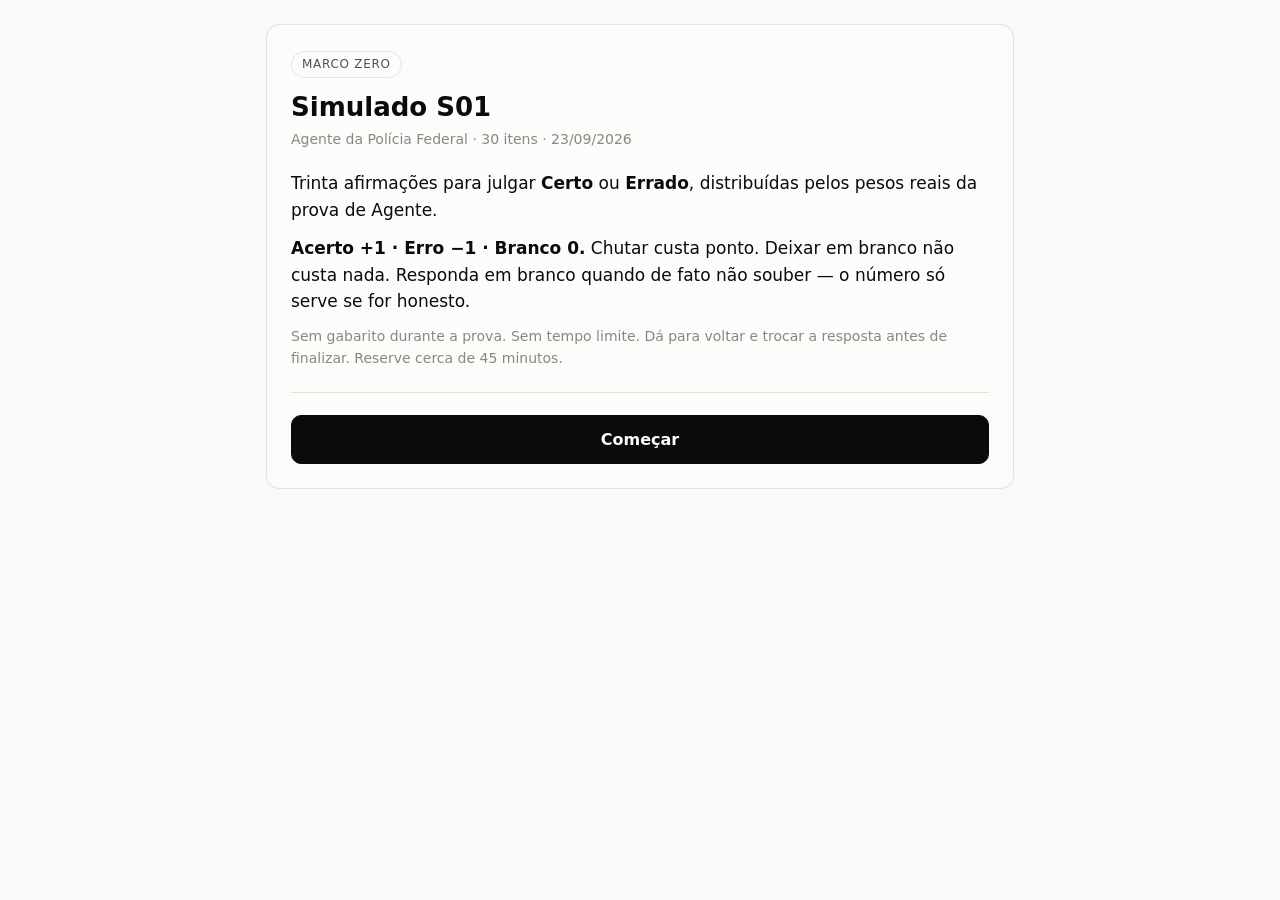
==== simulados/S01-2026-09-23.html @ 0397fc0e "Monta a plataforma de estudo PF Agente e gera o simulado marco zero Estrutura completa do projeto: -" ====
<!DOCTYPE html>
<html lang="pt-BR">
<head>
<meta charset="utf-8">
<meta name="viewport" content="width=device-width, initial-scale=1">
<title>Simulado S01 — Agente PF</title>
<style>
:root{
  color-scheme: dark;
  --surface-1:#1a1a19; --plane:#0d0d0d;
  --ink:#ffffff; --ink-2:#c3c2b7; --muted:#898781;
  --grid:#2c2c2a; --axis:#383835; --ring:rgba(255,255,255,.10);
  --pos:#3987e5; --neg:#e66767; --mid:#383835;
  --good:#0ca30c; --crit:#d03b3b; --warn:#fab219;
  --sans: system-ui,-apple-system,"Segoe UI",sans-serif;
}
:root[data-theme="light"]{
  color-scheme: light;
  --surface-1:#fcfcfb; --plane:#f9f9f7;
  --ink:#0b0b0b; --ink-2:#52514e; --muted:#898781;
  --grid:#e1e0d9; --axis:#c3c2b7; --ring:rgba(11,11,11,.10);
  --pos:#2a78d6; --neg:#e34948; --mid:#f0efec;
}
@media (prefers-color-scheme: light){
  :root:not([data-theme="dark"]){
    color-scheme: light;
    --surface-1:#fcfcfb; --plane:#f9f9f7;
    --ink:#0b0b0b; --ink-2:#52514e; --muted:#898781;
    --grid:#e1e0d9; --axis:#c3c2b7; --ring:rgba(11,11,11,.10);
    --pos:#2a78d6; --neg:#e34948; --mid:#f0efec;
  }
}
*{box-sizing:border-box}
html,body{margin:0;padding:0}
body{background:var(--plane);color:var(--ink);font-family:var(--sans);
  font-size:17px;line-height:1.55;-webkit-text-size-adjust:100%}
.wrap{max-width:780px;margin:0 auto;padding:24px 16px 72px}
.card{background:var(--surface-1);border:1px solid var(--ring);border-radius:14px;padding:24px}
h1{font-size:26px;line-height:1.2;margin:0 0 6px}
h2{font-size:19px;margin:28px 0 10px}
h3{font-size:15px;margin:22px 0 8px;color:var(--ink-2);text-transform:uppercase;letter-spacing:.06em}
p{margin:0 0 12px}
.sub{color:var(--muted);font-size:14px;margin:0 0 20px}
.rule{border:0;border-top:1px solid var(--grid);margin:22px 0}
.pill{display:inline-block;font-size:12px;letter-spacing:.06em;text-transform:uppercase;
  color:var(--ink-2);border:1px solid var(--ring);border-radius:999px;padding:3px 10px}
.topbar{display:flex;justify-content:space-between;align-items:center;gap:12px;
  font-size:13px;color:var(--muted);font-variant-numeric:tabular-nums;margin-bottom:14px}
.prog{height:3px;background:var(--grid);border-radius:2px;overflow:hidden;margin-bottom:22px}
.prog i{display:block;height:100%;background:var(--ink-2);border-radius:2px;transition:width .2s}
.enun{font-size:19px;line-height:1.6;margin:14px 0 26px}
.btns{display:flex;flex-direction:column;gap:10px}
button{font-family:inherit;font-size:16px;cursor:pointer;border-radius:10px;
  border:1px solid var(--ring);background:var(--surface-1);color:var(--ink);
  padding:14px 18px;transition:background .12s,border-color .12s}
button:hover{background:var(--grid)}
button.primary{background:var(--ink);color:var(--surface-1);border-color:var(--ink);font-weight:600}
button.primary:hover{opacity:.88;background:var(--ink)}
button.ghost{border-color:transparent;color:var(--muted);font-size:14px;padding:8px 0;text-align:left}
button.ghost:hover{background:transparent;color:var(--ink)}
button:disabled{opacity:.35;cursor:not-allowed}
.hero{font-size:64px;line-height:1;font-weight:700;letter-spacing:-.02em;margin:4px 0 2px}
.hero.pos{color:var(--pos)} .hero.neg{color:var(--neg)}
.stats{display:flex;gap:28px;flex-wrap:wrap;margin:18px 0 4px}
.stat .k{font-size:12px;text-transform:uppercase;letter-spacing:.06em;color:var(--muted)}
.stat .v{font-size:24px;font-weight:600;font-variant-numeric:tabular-nums}
.row{display:grid;grid-template-columns:132px 1fr 62px;gap:12px;align-items:center;
  padding:7px 6px;border-radius:8px}
.row:hover{background:var(--grid)}
.row .lbl{font-size:14px;color:var(--ink-2);text-align:right}
.row .val{font-size:14px;font-variant-numeric:tabular-nums;font-weight:600}
.track{position:relative;height:22px;background:var(--mid);border-radius:4px}
.track .zero{position:absolute;left:50%;top:-3px;bottom:-3px;width:1px;background:var(--axis)}
.track .fill{position:absolute;top:0;bottom:0;background:var(--pos);border-radius:0 4px 4px 0}
.track .fill.neg{background:var(--neg);border-radius:4px 0 0 4px}
.scale{display:grid;grid-template-columns:132px 1fr 62px;gap:12px;margin-top:6px}
.scale .ax{display:flex;justify-content:space-between;font-size:11px;color:var(--muted);
  font-variant-numeric:tabular-nums}
table{width:100%;border-collapse:collapse;font-size:14px;font-variant-numeric:tabular-nums}
th,td{text-align:right;padding:7px 8px;border-bottom:1px solid var(--grid)}
th:first-child,td:first-child{text-align:left}
th{color:var(--muted);font-weight:500;font-size:12px;text-transform:uppercase;letter-spacing:.05em}
.item{border-top:1px solid var(--grid);padding:18px 0}
.item .head{display:flex;gap:10px;align-items:baseline;flex-wrap:wrap;margin-bottom:8px}
.item .num{font-weight:700;font-variant-numeric:tabular-nums}
.item .meta{font-size:12px;color:var(--muted)}
.tag{font-size:12px;font-weight:700;padding:2px 8px;border-radius:999px;letter-spacing:.04em}
.tag.ok{background:rgba(12,163,12,.16);color:var(--good)}
.tag.no{background:rgba(208,59,59,.16);color:var(--crit)}
.tag.br{background:var(--grid);color:var(--muted)}
.item .q{margin:0 0 12px}
.lab{font-size:12px;text-transform:uppercase;letter-spacing:.06em;color:var(--muted);
  display:block;margin-bottom:2px}
.exp{margin:0 0 12px;color:var(--ink-2);font-size:15px}
.cil{margin:0;font-size:15px;border-left:2px solid var(--warn);padding-left:12px;color:var(--ink-2)}
.flag{font-size:13px;color:var(--warn);margin:10px 0 0}
pre{background:var(--plane);border:1px solid var(--ring);border-radius:10px;padding:16px;
  overflow-x:auto;font-size:12.5px;line-height:1.5;
  font-family:ui-monospace,SFMono-Regular,Menlo,Consolas,monospace;white-space:pre}
.note{font-size:14px;color:var(--muted)}
.hide{display:none}
</style>
</head>
<body>
<div class="wrap">

<section id="intro" class="card">
  <span class="pill">Marco zero</span>
  <h1 style="margin-top:14px">Simulado S01</h1>
  <p class="sub">Agente da Polícia Federal · 30 itens · 23/09/2026</p>
  <p>Trinta afirmações para julgar <strong>Certo</strong> ou <strong>Errado</strong>,
     distribuídas pelos pesos reais da prova de Agente.</p>
  <p><strong>Acerto +1 · Erro −1 · Branco 0.</strong> Chutar custa ponto. Deixar em
     branco não custa nada. Responda em branco quando de fato não souber — o
     número só serve se for honesto.</p>
  <p class="note">Sem gabarito durante a prova. Sem tempo limite. Dá para voltar e
     trocar a resposta antes de finalizar. Reserve cerca de 45 minutos.</p>
  <hr class="rule">
  <button class="primary" id="go" style="width:100%">Começar</button>
</section>

<section id="prova" class="card hide">
  <div class="topbar">
    <span id="pos">1 / 30</span>
    <span id="mat"></span>
    <span id="clock">00:00</span>
  </div>
  <div class="prog"><i id="bar" style="width:0%"></i></div>
  <p class="enun" id="enun"></p>
  <div class="btns">
    <button data-r="C">Certo</button>
    <button data-r="E">Errado</button>
    <button data-r="B">Deixar em branco</button>
  </div>
  <button class="ghost" id="prev" style="margin-top:16px">← questão anterior</button>
</section>

<section id="confirmar" class="card hide">
  <h1>Fim dos 30 itens</h1>
  <p id="confTxt" class="sub"></p>
  <div class="btns">
    <button class="primary" id="fin">Finalizar e ver o resultado</button>
    <button id="volta">Voltar e revisar as respostas</button>
  </div>
</section>

<section id="resultado" class="card hide">
  <span class="pill">Resultado · S01 · marco zero</span>
  <h3 style="margin-top:20px">Índice líquido</h3>
  <div class="hero" id="heroIdx">0,00</div>
  <p class="note" id="heroTxt"></p>
  <div class="stats">
    <div class="stat"><div class="k">Saldo líquido</div><div class="v" id="sSaldo">0</div></div>
    <div class="stat"><div class="k">Certas</div><div class="v" id="sC">0</div></div>
    <div class="stat"><div class="k">Erradas</div><div class="v" id="sE">0</div></div>
    <div class="stat"><div class="k">Brancos</div><div class="v" id="sB">0</div></div>
    <div class="stat"><div class="k">Tempo</div><div class="v" id="sT">00:00</div></div>
  </div>

  <h2>Rendimento por matéria</h2>
  <p class="note" style="margin-bottom:14px">Índice líquido de cada matéria, de −1 a +1.
     A linha central é o zero: à esquerda dela a matéria <em>subtrai</em> ponto na prova.</p>
  <div id="bars"></div>
  <div class="scale"><div></div><div class="ax"><span>−1</span><span>0</span><span>+1</span></div><div></div></div>

  <h3>Os mesmos números em tabela</h3>
  <table><thead><tr><th>Matéria</th><th>Itens</th><th>C</th><th>E</th><th>B</th><th>Índice</th></tr></thead>
  <tbody id="tab"></tbody></table>

  <h2>Comparação com o simulado anterior</h2>
  <div id="comp"></div>

  <h2>Revisão item a item</h2>
  <p class="note">Agora o gabarito está liberado.</p>
  <div id="rev"></div>

  <h2>Bloco para o <code>/registrar</code></h2>
  <p class="note">Copie o bloco inteiro e cole no Claude Code depois de rodar
     <code>/registrar</code>.</p>
  <button class="primary" id="cp" style="width:100%;margin-bottom:12px">Copiar bloco</button>
  <pre id="blk"></pre>
</section>

</div>
<script>
var SIM = {id:"S01", data:"2026-09-23", anterior:null};

var DISP = {Informatica:"Informática", Portugues:"Português", Contabilidade:"Contabilidade",
            RLM:"RLM", Estatistica:"Estatística", Direito:"Direito"};
var ORDEM = ["Informatica","Portugues","Contabilidade","RLM","Estatistica","Direito"];

var Q = [
{n:1,m:"Informatica",a:"Modelo OSI: as sete camadas e suas funções",mec:"troca de rotulos",g:"E",
 t:"No modelo OSI, a camada de transporte é responsável pelo endereçamento lógico e pela determinação da rota dos pacotes entre redes distintas, ao passo que a camada de rede assegura a entrega ordenada e o controle de fluxo fim a fim.",
 e:"As funções estão invertidas. Endereçamento lógico e roteamento são da camada de rede (camada 3). Entrega ordenada, controle de fluxo e confiabilidade fim a fim são da camada de transporte (camada 4).",
 c:"As duas definições estão tecnicamente corretas — só foram trocadas de dono. Você lê, reconhece cada descrição como verdadeira, sente que 'está certo' e marca Certo sem conferir a qual camada cada uma pertence. É o item mais barato da Cebraspe e o que mais derruba quem sabe a matéria na prática."},

{n:2,m:"Informatica",a:"Protocolos: IP, TCP, UDP, HTTP, HTTPS, DNS, DHCP, FTP, SMTP, POP3, IMAP",mec:"literalidade limpa",g:"C",
 t:"O protocolo UDP não oferece garantia de entrega, controle de fluxo nem retransmissão de segmentos perdidos, o que o torna adequado a aplicações de transmissão contínua de áudio e vídeo.",
 e:"É a definição correta do UDP: protocolo de transporte não orientado a conexão, sem confirmação de recebimento, sem ordenação e sem retransmissão. A ausência desse overhead é justamente o que o torna adequado a streaming, onde latência baixa importa mais que perda eventual de pacote.",
 c:"Item certo, redação limpa, nenhuma pegadinha — e é por isso que ele pega. Você passa a prova inteira caçando armadilha, encontra um item sem defeito e começa a inventar um: 'será que streaming não usa TCP às vezes?'. A desconfiança treinada vira o próprio erro."},

{n:3,m:"Informatica",a:"Protocolos: IP, TCP, UDP, HTTP, HTTPS, DNS, DHCP, FTP, SMTP, POP3, IMAP",mec:"palavra absoluta",g:"E",
 t:"Em uma rede que utiliza o protocolo DHCP, o endereço IP atribuído automaticamente a uma estação é necessariamente permanente, somente podendo ser alterado mediante reconfiguração manual do administrador.",
 e:"O DHCP atribui endereços por concessão temporária, com prazo de validade. Terminado o prazo, o endereço é renovado ou devolvido ao conjunto disponível — sem intervenção manual nenhuma.",
 c:"Duas palavras absolutas empilhadas: 'necessariamente' e 'somente'. Quem conhece DHCP de uso diário lembra que na prática o IP da máquina 'nunca muda' e valida o item pela experiência. A prática confirma o hábito da rede doméstica; a teoria descreve o mecanismo. A Cebraspe cobra o mecanismo."},

{n:4,m:"Informatica",a:"Protocolos: IP, TCP, UDP, HTTP, HTTPS, DNS, DHCP, FTP, SMTP, POP3, IMAP",mec:"premissa-conclusao",g:"E",
 t:"O protocolo HTTPS cifra os dados trocados entre o navegador e o servidor por meio de TLS, razão pela qual garante que o conteúdo publicado no sítio acessado seja autêntico e livre de código malicioso.",
 e:"A primeira parte é verdadeira: o HTTPS protege o tráfego em trânsito contra interceptação e adulteração. Mas ele não diz nada sobre o conteúdo do sítio. Uma página de phishing com certificado válido é servida por HTTPS exatamente como qualquer outra.",
 c:"A premissa verdadeira empurra a conclusão. O 'razão pela qual' é a dobradiça do item: ele transforma uma garantia de transporte numa garantia de conteúdo, e o cérebro aceita porque a primeira metade já foi validada. Toda vez que ler 'razão pela qual', separe as duas orações e julgue a segunda sozinha."},

{n:5,m:"Informatica",a:"Firewall, IDS/IPS, VPN, proxy",mec:"literalidade limpa",g:"C",
 t:"O firewall do tipo stateful mantém uma tabela de estados das conexões ativas, o que lhe permite decidir sobre um pacote considerando o contexto da sessão à qual ele pertence, e não apenas as informações isoladas de seu cabeçalho.",
 e:"É exatamente a diferença entre filtro de pacotes stateless e firewall stateful. O stateful guarda o estado de cada conexão e avalia se o pacote faz sentido dentro dela; o stateless julga cada pacote como se fosse o primeiro.",
 c:"Item correto e sem sobra. O risco aqui é o inverso do de sempre: como o enunciado é longo e técnico, você procura o defeito na segunda metade por hábito, não acha, e marca Errado por insegurança. Enunciado comprido não é sinônimo de enunciado torto."},

{n:6,m:"Informatica",a:"Segurança da informação: pilares (confidencialidade, integridade, disponibilidade, autenticidade, não repúdio)",mec:"troca de rotulos",g:"E",
 t:"Em segurança da informação, integridade é a garantia de que a informação esteja acessível aos usuários autorizados sempre que for necessária, ao passo que disponibilidade é a garantia de que a informação não sofreu alteração indevida.",
 e:"Trocados. Integridade é a garantia de que a informação não foi alterada de forma não autorizada. Disponibilidade é a garantia de acesso quando necessário.",
 c:"Mesma armadilha do item 1, em outra matéria — e é proposital. Os dois conceitos andam colados em qualquer material de estudo, as duas definições estão corretas, e o par 'certo/certo' desliga a conferência. Sempre que um item definir dois conceitos irmãos na mesma frase, leia de trás para frente: pegue a definição e pergunte de quem ela é."},

{n:7,m:"Informatica",a:"Assinatura digital, certificado digital, ICP-Brasil, funções de hash",mec:"literalidade limpa",g:"C",
 t:"Na criptografia assimétrica, a assinatura digital de um documento é gerada com a chave privada do signatário e pode ser verificada por qualquer interessado mediante o uso da chave pública correspondente.",
 e:"É o funcionamento padrão da assinatura digital: assina-se com a chave privada — que só o signatário possui, o que garante autenticidade e não repúdio — e verifica-se com a chave pública, que é distribuída livremente.",
 c:"A cilada é a simetria invertida da cifragem. Para cifrar uma mensagem para alguém, usa-se a chave pública do destinatário; para assinar, usa-se a própria chave privada. Os dois processos usam o mesmo par de chaves em ordens opostas, e quem decorou 'chave pública cifra' aplica a regra no caso errado e marca Errado."},

{n:8,m:"Informatica",a:"Endereçamento: IPv4, IPv6, máscara, sub-redes, NAT",mec:"numero deslocado",g:"E",
 t:"O endereço IPv4 é composto de 32 bits e o endereço IPv6, de 64 bits, ampliação que tornou possível superar o esgotamento do espaço de endereçamento da versão anterior.",
 e:"IPv4 tem 32 bits — essa parte está certa. IPv6 tem 128 bits, não 64.",
 c:"O número verdadeiro vem primeiro e serve de âncora. Você confere o 32, confirma, e o '64' entra de carona porque soa plausível: é o dobro, tem cara de evolução técnica, e 64 é um número que aparece em toda parte em informática. Número certo ao lado de número errado é a forma mais econômica de comprar a sua confiança."},

{n:9,m:"Informatica",a:"Planilhas eletrônicas (Excel e LibreOffice Calc): fórmulas, funções, referências",mec:"literalidade limpa",g:"C",
 t:"No Microsoft Excel em português, a fórmula =SOMA(A1:A3;B1) retorna a soma dos valores contidos nas células A1, A2, A3 e B1.",
 e:"Os dois pontos definem um intervalo contínuo (A1 até A3, ou seja, A1, A2 e A3). O ponto e vírgula separa argumentos independentes da função. A fórmula soma, portanto, quatro células.",
 c:"O item mistura os dois separadores na mesma fórmula justamente para embaralhar. Quem usa planilha todo dia lê rápido, vê 'A1:A3;B1' e traduz mentalmente para 'de A1 até B1', somando células que não estão ali. Familiaridade acelera a leitura — e acelerar a leitura é o que a Cebraspe cobra."},

{n:10,m:"Portugues",a:"Redação oficial: vocativos, endereçamento e fechos",mec:"troca de rotulos",g:"E",cf:1,
 t:"Conforme o Manual de Redação da Presidência da República, emprega-se o fecho 'Atenciosamente' nas comunicações dirigidas a autoridades de hierarquia superior e o fecho 'Respeitosamente' nas dirigidas a autoridades de mesma hierarquia ou de hierarquia inferior.",
 e:"Está invertido. 'Respeitosamente' é o fecho para autoridades de hierarquia superior. 'Atenciosamente' é para autoridades de mesma hierarquia ou de hierarquia inferior.",
 c:"Só existem dois fechos, e é exatamente por isso que o item funciona: você sabe que são esses dois, reconhece os dois no enunciado e a memória registra 'os termos certos estão aqui'. Reconhecer o vocabulário não é conferir a atribuição. Com pares fechados, a troca de rótulos tem 50% de chance de passar batida."},

{n:11,m:"Portugues",a:"Redação oficial: vocativos, endereçamento e fechos",mec:"literalidade limpa",g:"C",cf:1,
 t:"De acordo com o Manual de Redação da Presidência da República, o vocativo 'Excelentíssimo Senhor', seguido do cargo respectivo, é reservado ao Presidente da República, ao Presidente do Congresso Nacional e ao Presidente do Supremo Tribunal Federal; às demais autoridades emprega-se o vocativo 'Senhor', seguido do cargo.",
 e:"É a regra do Manual, sem alteração. 'Excelentíssimo Senhor' fica restrito aos três chefes de Poder. Para todas as outras autoridades, inclusive ministros e governadores, o vocativo é 'Senhor' seguido do cargo.",
 c:"É a literalidade limpa do bloco de Português, e ela pega pelo excesso de zelo. O item lista três cargos específicos e você começa a testar exceções: 'e o Vice-Presidente? e um ministro do STF?'. A regra é fechada e o item a transcreveu inteira. Quando um item cita a norma completa, procurar o que falta é procurar erro onde não há."},

{n:12,m:"Portugues",a:"Redação oficial: pronomes de tratamento e concordância",mec:"palavra absoluta",g:"E",cf:1,
 t:"Os pronomes de tratamento exigem sempre a concordância dos verbos e dos pronomes possessivos na segunda pessoa, ainda que se refiram à terceira pessoa do discurso.",
 e:"É o contrário: embora se dirijam à segunda pessoa (a quem se fala), os pronomes de tratamento levam verbos e possessivos para a terceira pessoa. Escreve-se 'Vossa Senhoria enviou seu parecer', nunca 'enviaste teu parecer'.",
 c:"O item embute a explicação correta na oração concessiva — 'ainda que se refiram à terceira pessoa' — e inverte só a regra principal. Ler a justificativa certa no fim da frase dá a sensação de que o conjunto fecha. Além disso, 'Vossa' soa a segunda pessoa, e a intuição empurra para lá. Aqui a intuição está errada por construção."},

{n:13,m:"Portugues",a:"Concordância nominal e verbal",mec:"premissa-conclusao",g:"E",
 t:"Na oração 'Fazem dez anos que o servidor ingressou na carreira policial', o verbo está corretamente flexionado no plural, pois concorda com o sujeito 'dez anos'.",
 e:"O verbo 'fazer' indicando tempo decorrido é impessoal: não tem sujeito e fica invariavelmente na terceira pessoa do singular. O correto é 'Faz dez anos'. 'Dez anos' é objeto direto, não sujeito.",
 c:"A cilada é a justificativa gramatical de aparência técnica. 'Concorda com o sujeito' é uma frase que soa a regra de concordância bem aplicada, e o item a oferece pronta para você validar. Além disso, 'Fazem dez anos' é o que praticamente todo mundo fala. O item apoia a forma errada em duas muletas: o uso corrente e um pseudoargumento formal."},

{n:14,m:"Portugues",a:"Concordância nominal e verbal",mec:"literalidade limpa",g:"C",
 t:"Na oração 'Precisa-se de auxiliares administrativos', o verbo permanece na terceira pessoa do singular porque a partícula 'se' funciona como índice de indeterminação do sujeito, e não como partícula apassivadora, dado que o verbo é transitivo indireto.",
 e:"Com verbo transitivo indireto, o 'se' é índice de indeterminação do sujeito e o verbo fica obrigatoriamente no singular. A partícula apassivadora só ocorre com verbo transitivo direto, caso em que haveria sujeito paciente e concordância ('Vendem-se casas').",
 c:"Item certo com raciocínio completo à mostra — e o paralelo com 'Vendem-se casas' é o que desestabiliza. As duas construções parecem gêmeas, mas a regência muda tudo: 'precisar de' é indireto, 'vender' é direto. Quem decorou o exemplo sem decorar o critério aplica o plural por analogia e marca Errado."},

{n:15,m:"Portugues",a:"Redação oficial: o padrão ofício — estrutura e partes",mec:"premissa-conclusao",g:"E",cf:1,
 t:"O memorando é o expediente adequado à comunicação entre unidades administrativas de um mesmo órgão, razão pela qual sua estrutura própria foi mantida no Manual de Redação da Presidência da República, em paralelo ao padrão ofício.",
 e:"A edição vigente do Manual unificou aviso, ofício e memorando em um único expediente — o padrão ofício. O memorando deixou de existir como documento autônomo; a comunicação interna também se faz por ofício.",
 c:"A premissa descreve corretamente o que o memorando era, e a memória de quem já trabalhou em repartição confirma. O item então usa esse passado verdadeiro para afirmar um presente falso. Em redação oficial, a pergunta nunca é 'isso existe?', e sim 'isso continua no Manual depois da unificação?'."},

{n:16,m:"Contabilidade",a:"Método das partidas dobradas: débito, crédito e saldo",mec:"troca de rotulos",g:"E",
 t:"No método das partidas dobradas, o débito representa invariavelmente a redução de um ativo e o crédito, o seu aumento.",
 e:"Invertido. Nas contas do ativo, débito aumenta e crédito reduz. A lógica se inverte no passivo e no patrimônio líquido, onde crédito aumenta e débito reduz.",
 c:"O vocabulário do banco atrapalha de propósito. No extrato bancário, 'débito' é dinheiro saindo — e essa associação é diária, automática e mais forte que qualquer estudo recente. Só que o extrato é escrito do ponto de vista do banco, para quem você é passivo. Em contabilidade, débito não significa perda: significa lado esquerdo."},

{n:17,m:"Contabilidade",a:"Equação patrimonial e patrimônio líquido",mec:"literalidade limpa",g:"C",
 t:"O patrimônio líquido corresponde à diferença entre o ativo e o passivo exigível da entidade; caso o passivo exigível supere o ativo, verifica-se situação de passivo a descoberto.",
 e:"É a equação patrimonial: PL = Ativo − Passivo. Quando as obrigações superam os bens e direitos, o patrimônio líquido fica negativo — situação chamada de passivo a descoberto.",
 c:"É o item de literalidade limpa da Contabilidade e ele pega justamente por ser fácil. Você está do zero na matéria, reconhece a fórmula do primeiro capítulo, desconfia que 'não pode ser tão simples numa prova da PF' e marca Errado. A Cebraspe distribui itens elementares de propósito; quem chega à prova só esperando dificuldade perde ponto no que sabe."},

{n:18,m:"Contabilidade",a:"Ativo imobilizado: reconhecimento, depreciação, amortização, exaustão",mec:"duas metades",g:"E",
 t:"A depreciação é o reconhecimento sistemático da perda de capacidade de geração de benefícios econômicos de um bem do ativo imobilizado ao longo de sua vida útil; por essa razão, aplica-se igualmente aos terrenos, que também integram o ativo imobilizado.",
 e:"A primeira metade define depreciação corretamente. A segunda está errada: terrenos não se depreciam, porque têm vida útil indeterminada. Um prédio construído sobre o terreno deprecia; o terreno, não.",
 c:"Item de duas metades no formato clássico: a primeira oração é uma definição impecável e consome toda a sua atenção. Quando chega ao 'por essa razão', você já decidiu. A regra prática é mecânica: em item longo, o veredito está quase sempre depois do conectivo, não antes dele."},

{n:19,m:"Contabilidade",a:"Balanço Patrimonial: estrutura, ativo e passivo, critérios de classificação",mec:"premissa-conclusao",g:"E",
 t:"A conta Duplicatas a Receber representa direitos da entidade perante terceiros, razão pela qual seu saldo deve ser classificado no ativo não circulante, independentemente do prazo de realização.",
 e:"A natureza da conta define se é ativo; o prazo define em qual grupo ela entra. Duplicatas realizáveis em até doze meses, ou dentro do ciclo operacional, vão para o ativo circulante. Só o que ultrapassa esse horizonte vai para o não circulante.",
 c:"A premissa é verdadeira e irrelevante para a conclusão — esse é o truque. 'Representa direitos' é uma afirmação correta que não tem nenhuma relação com o critério de classificação, mas o 'razão pela qual' finge que tem. E o 'independentemente do prazo' está ali de graça: é exatamente o critério que o item nega, escancarado, e ainda assim passa despercebido."},

{n:20,m:"Contabilidade",a:"Regimes contábeis: caixa e competência",mec:"literalidade limpa",g:"C",
 t:"Pelo regime de competência, a receita deve ser reconhecida no período em que é auferida, ainda que o correspondente recebimento em dinheiro somente venha a ocorrer em exercício posterior.",
 e:"É a definição do regime de competência: receitas e despesas são reconhecidas no período do fato gerador, independentemente do movimento de caixa. O regime de caixa é o que amarra o reconhecimento ao recebimento ou pagamento efetivo.",
 c:"Item certo cuja armadilha é a concessiva 'ainda que'. Esse conectivo é o lugar favorito da banca para plantar erro, e você aprende a desconfiar dele. Aqui ele está usado corretamente — a concessão é exatamente o que define o regime de competência. Desconfiar do conectivo não substitui entender o conceito."},

{n:21,m:"RLM",a:"Negação de quantificadores (todo, algum, nenhum)",mec:"troca de rotulos",g:"E",
 t:"A negação da proposição 'Todos os agentes foram aprovados no teste físico' é 'Nenhum agente foi aprovado no teste físico'.",
 e:"A negação de 'todo A é B' é 'existe pelo menos um A que não é B' — ou seja, 'algum agente não foi aprovado'. 'Nenhum' é a contrária, não a contraditória: 'todos' e 'nenhum' podem ser ambas falsas ao mesmo tempo, o que já mostra que uma não nega a outra.",
 c:"Negar parece inverter, e 'nenhum' é o oposto visual de 'todos'. A cilada é confundir oposto com negação. O teste que resolve em dois segundos: se 'todos foram aprovados' é falso porque um único agente reprovou, 'nenhum foi aprovado' também é falso. Duas proposições falsas ao mesmo tempo não podem ser negação uma da outra."},

{n:22,m:"RLM",a:"Equivalências lógicas (condicional, contrapositiva, De Morgan)",mec:"literalidade limpa",g:"C",
 t:"A proposição 'Não é verdade que o servidor foi promovido e transferido' é logicamente equivalente a 'O servidor não foi promovido ou não foi transferido'.",
 e:"É a lei de De Morgan: a negação de uma conjunção equivale à disjunção das negações. Negar 'p e q' resulta em 'não p ou não q' — basta que uma das duas falhe para que a conjunção seja falsa.",
 c:"O incômodo aqui é o 'ou'. Negar uma frase com 'e' e receber uma frase com 'ou' parece que o enunciado trocou de assunto, e a intuição quer responder 'não foi promovido e não foi transferido'. Essa resposta intuitiva é a negação da disjunção, não da conjunção. É exatamente o ponto em que formalização fraca custa ponto."},

{n:23,m:"RLM",a:"Equivalências lógicas (condicional, contrapositiva, De Morgan)",mec:"troca de rotulos",g:"E",
 t:"A proposição 'Se o inquérito for instaurado, então o delegado será comunicado' é logicamente equivalente a 'Se o delegado for comunicado, então o inquérito foi instaurado'.",
 e:"A segunda é a recíproca, e recíproca não é equivalente. A equivalente de 'se p, então q' é a contrapositiva: 'se não q, então não p' — aqui, 'se o delegado não foi comunicado, então o inquérito não foi instaurado'.",
 c:"Inverter condicional é o erro mais natural do raciocínio humano — a cabeça trata 'se p então q' como se fosse 'p se e somente se q'. O item não precisa de nenhuma sofisticação: só troca a ordem e espera. Para não cair, teste com um caso absurdo: 'se chove, a rua molha' não autoriza concluir que a rua molhada implica chuva."},

{n:24,m:"RLM",a:"Equivalências lógicas (condicional, contrapositiva, De Morgan)",mec:"literalidade limpa",g:"C",
 t:"A proposição 'Se o servidor for exonerado, então perderá o cargo' é logicamente equivalente a 'O servidor não será exonerado ou perderá o cargo'.",
 e:"É a equivalência entre condicional e disjunção: 'se p, então q' equivale a 'não p ou q'. A condicional só é falsa quando p é verdadeira e q é falsa — que é exatamente o único caso em que 'não p ou q' também é falsa.",
 c:"A frase resultante soa estranha em português e a estranheza vira suspeita. Some-se a isso o fato de a formalização ser seca — não há conteúdo jurídico para ancorar a intuição, só estrutura. É o tipo de item em que 'parece esquisito' não é argumento: ou você monta a tabela-verdade, ou você chuta."},

{n:25,m:"Estatistica",a:"Medidas de posição: média, mediana, moda, quartis e percentis",mec:"troca de rotulos",g:"E",
 t:"A mediana é a medida de posição mais sensível à presença de valores extremos, razão pela qual a média aritmética é preferida na descrição de distribuições fortemente assimétricas.",
 e:"Invertido. A média é que é arrastada por valores extremos, porque incorpora o valor de cada observação. A mediana depende da posição, não da magnitude, e por isso é a medida preferida em distribuições assimétricas.",
 c:"Duas armadilhas empilhadas: a troca de rótulos entre média e mediana e um 'razão pela qual' que transforma a inversão em conclusão de aparência técnica. O item soa como parágrafo de livro. Pense num exemplo concreto — uma sala com dez salários de 3 mil e um de 5 milhões — e a inversão fica óbvia em um segundo."},

{n:26,m:"Estatistica",a:"Medidas de dispersão: amplitude, variância, desvio padrão, coeficiente de variação",mec:"literalidade limpa",g:"C",
 t:"O coeficiente de variação, obtido pela razão entre o desvio padrão e a média, é uma medida de dispersão relativa e permite comparar a variabilidade de conjuntos de dados expressos em unidades de medida distintas.",
 e:"É a definição correta. Por ser um quociente entre duas grandezas na mesma unidade, o coeficiente de variação é adimensional — e é justamente isso que permite comparar a dispersão de conjuntos medidos em unidades diferentes.",
 c:"A palavra 'permite comparar' soa forte demais para quem está começando, e a tentação é marcar Errado achando que existe alguma restrição escondida. Não existe: comparar variabilidade entre unidades distintas é a razão de ser do coeficiente. Aqui a insegurança na matéria, e não a armadilha, é o que derruba."},

{n:27,m:"Estatistica",a:"Medidas de posição: média, mediana, moda, quartis e percentis",mec:"palavra absoluta",g:"E",
 t:"Em qualquer distribuição de frequências, a moda é única e coincide necessariamente com a média e com a mediana.",
 e:"Um conjunto pode ser amodal, bimodal ou multimodal. E as três medidas só coincidem em distribuições simétricas e unimodais — numa distribuição assimétrica elas se separam, e essa separação é a própria medida da assimetria.",
 c:"'Qualquer' e 'necessariamente' na mesma frase deveriam disparar o alarme sozinhos. O que desarma o alarme é a lembrança da curva normal: o desenho simétrico com as três medidas no centro é a imagem que todo mundo tem na cabeça, e o item aposta que você vai generalizar o caso particular mais bonito para o universo inteiro."},

{n:28,m:"Direito",a:"Segurança pública (art. 144) e atribuições da Polícia Federal",mec:"literalidade limpa",g:"C",cf:1,
 t:"Nos termos da Constituição Federal, compete à Polícia Federal apurar infrações penais contra a ordem política e social ou em detrimento de bens, serviços e interesses da União ou de suas entidades autárquicas e empresas públicas, bem como outras infrações cuja prática tenha repercussão interestadual ou internacional e exija repressão uniforme, segundo se dispuser em lei.",
 e:"É a redação do art. 144, § 1º, inciso I, da Constituição Federal, sem alteração.",
 c:"É a literalidade limpa do bloco de Direito. Item longo, transcrito da norma, e nenhuma palavra fora do lugar — e é o comprimento que assusta. Quanto mais extenso o item, mais lugares você imagina que a banca poderia ter mexido, e maior a chance de marcar Errado por precaução. Em item longo, ou você localiza o defeito, ou não há defeito."},

{n:29,m:"Direito",a:"Segurança pública (art. 144) e atribuições da Polícia Federal",mec:"numero deslocado",g:"E",cf:1,
 t:"A Polícia Federal exerce, com exclusividade, as funções de polícia judiciária da União e das unidades federativas.",
 e:"A exclusividade da Polícia Federal alcança as funções de polícia judiciária da União. A polícia judiciária dos estados e do Distrito Federal cabe às polícias civis.",
 c:"O item pega a expressão exata da Constituição — 'exercer, com exclusividade, as funções de polícia judiciária da União' — e acrescenta três palavras no fim. Tudo que você reconhece está correto, e o reconhecimento encerra a leitura antes do acréscimo. É o mesmo mecanismo do IPv6: termo verdadeiro estendido a hipótese que ele não cobre."},

{n:30,m:"Direito",a:"Atos administrativos: conceito, requisitos, atributos, espécies, extinção",mec:"palavra absoluta",g:"E",cf:1,
 t:"Os atos administrativos gozam de presunção absoluta de legitimidade, razão pela qual não podem ser invalidados pela própria Administração sem prévia decisão judicial.",
 e:"A presunção de legitimidade é relativa: admite prova em contrário. E a Administração pode anular os próprios atos ilegais por iniciativa própria, em decorrência do poder de autotutela — não depende de decisão judicial para isso.",
 c:"Dois erros num item só, e o segundo se esconde atrás do primeiro. Você pode até notar que 'absoluta' está forte demais, mas o 'razão pela qual' já encadeou uma conclusão que soa garantista e cuidadosa — exigir decisão judicial parece sempre a resposta mais segura. Em direito administrativo, 'mais garantista' não é sinônimo de correto."}
];

var MECD = {"troca de rotulos":"troca de rótulos","palavra absoluta":"palavra absoluta",
  "premissa-conclusao":"premissa verdadeira, conclusão falsa","duas metades":"item de duas metades",
  "numero deslocado":"número verdadeiro deslocado","literalidade limpa":"literalidade limpa"};

var resp = new Array(Q.length).fill(null);
var i = 0, t0 = 0, tick = null, elapsed = 0;

var $ = function(id){return document.getElementById(id);};
function show(id){["intro","prova","confirmar","resultado"].forEach(function(s){
  $(s).classList.toggle("hide", s !== id);});window.scrollTo(0,0);}
function hhmmss(s){var h=Math.floor(s/3600),m=Math.floor(s%3600/60),x=s%60;
  var p=function(n){return String(n).padStart(2,"0");};
  return (h>0? p(h)+":":"")+p(m)+":"+p(x);}

$("go").onclick = function(){
  t0 = Date.now();
  tick = setInterval(function(){
    elapsed = Math.floor((Date.now()-t0)/1000);
    $("clock").textContent = hhmmss(elapsed);
  }, 1000);
  show("prova"); render();
};

function render(){
  var q = Q[i];
  $("pos").textContent = (i+1) + " / " + Q.length;
  $("mat").textContent = DISP[q.m];
  $("bar").style.width = ((i)/Q.length*100) + "%";
  $("enun").textContent = q.t;
  $("prev").disabled = (i === 0);
  document.querySelectorAll("#prova .btns button").forEach(function(b){
    b.style.borderColor = (resp[i] === b.dataset.r) ? "var(--ink)" : "var(--ring)";
  });
}

document.querySelectorAll("#prova .btns button").forEach(function(b){
  b.onclick = function(){
    resp[i] = b.dataset.r;
    if (i < Q.length-1){ i++; render(); }
    else { confirmar(); }
  };
});
$("prev").onclick = function(){ if(i>0){ i--; render(); } };

function confirmar(){
  var br = resp.filter(function(r){return r==="B";}).length;
  var nulos = resp.filter(function(r){return r===null;}).length;
  $("confTxt").textContent = "Respondidas: " + (Q.length-br-nulos) +
    " · em branco: " + (br+nulos) + " · tempo: " + hhmmss(elapsed) +
    ". Depois de finalizar, o gabarito é liberado e nada mais muda.";
  show("confirmar");
}
$("volta").onclick = function(){ i = Q.length-1; show("prova"); render(); };
$("fin").onclick = function(){ if(tick) clearInterval(tick); resultado(); };

function resultado(){
  var tot = {c:0,e:0,b:0}, porMat = {}, porAss = {};
  ORDEM.forEach(function(m){ porMat[m] = {total:0,c:0,e:0,b:0}; });

  Q.forEach(function(q,k){
    var r = resp[k], res;
    if (r === null || r === "B"){ res = 0; tot.b++; porMat[q.m].b++; }
    else if (r === q.g){ res = 1; tot.c++; porMat[q.m].c++; }
    else { res = -1; tot.e++; porMat[q.m].e++; }
    porMat[q.m].total++;
    if(!porAss[q.a]) porAss[q.a] = {m:q.m,c:0,e:0,b:0};
    if(res === 1) porAss[q.a].c++; else if(res === -1) porAss[q.a].e++; else porAss[q.a].b++;
    q._res = res; q._resp = (r === null ? "B" : r);
  });

  var saldo = tot.c - tot.e;
  var idx = saldo / Q.length;
  var fmt = function(v){ return (v>0?"+":v<0?"−":"") + Math.abs(v).toFixed(2).replace(".",","); };

  $("heroIdx").textContent = fmt(idx);
  $("heroIdx").className = "hero " + (idx >= 0 ? "pos" : "neg");
  $("heroTxt").textContent = idx < 0
    ? "Negativo. Nesta prova você subtraiu pontos: errou mais do que acertou."
    : idx < 0.30 ? "Entre 0 e 0,30: não sustenta. É o território do chute com verniz."
    : idx < 0.60 ? "Entre 0,30 e 0,60: em construção." : "Acima de 0,60: consolidado.";
  $("sSaldo").textContent = (saldo>0?"+":"") + saldo;
  $("sC").textContent = tot.c; $("sE").textContent = tot.e; $("sB").textContent = tot.b;
  $("sT").textContent = hhmmss(elapsed);

  var bars = "", tab = "";
  ORDEM.forEach(function(m){
    var d = porMat[m], li = d.total ? (d.c-d.e)/d.total : 0;
    var w = Math.abs(li)*50, neg = li < 0;
    var tip = DISP[m]+" — "+d.total+" itens · "+d.c+"C "+d.e+"E "+d.b+"B · índice "+fmt(li);
    bars += '<div class="row" title="'+tip+'">'
         +  '<div class="lbl">'+DISP[m]+'</div>'
         +  '<div class="track"><div class="fill'+(neg?" neg":"")+'" style="'
         +  (neg ? "right:50%;" : "left:50%;") + "width:" + w + '%"></div>'
         +  '<div class="zero"></div></div>'
         +  '<div class="val" style="color:'+(neg?"var(--neg)":"var(--pos)")+'">'+fmt(li)+'</div></div>';
    tab += "<tr><td>"+DISP[m]+"</td><td>"+d.total+"</td><td>"+d.c+"</td><td>"+d.e
        +  "</td><td>"+d.b+"</td><td>"+fmt(li)+"</td></tr>";
  });
  $("bars").innerHTML = bars;
  $("tab").innerHTML = tab;

  $("comp").innerHTML = SIM.anterior
    ? ""
    : '<p class="note">Marco zero — não há simulado anterior, portanto não existe comparação '
    + 'possível. Este resultado é a linha de base contra a qual o próximo simulado, daqui a '
    + '20 dias, vai ser medido. Sem esta medição, evolução seria só sensação.</p>';

  var rev = "";
  Q.forEach(function(q,k){
    var tg = q._res === 1 ? '<span class="tag ok">+1</span>'
           : q._res === -1 ? '<span class="tag no">−1</span>'
           : '<span class="tag br">0</span>';
    rev += '<div class="item"><div class="head"><span class="num">'
        +  String(k+1).padStart(2,"0")+'</span>'+tg
        +  '<span class="meta">'+DISP[q.m]+' · '+q.a+' · mecanismo: '+MECD[q.mec]+'</span></div>'
        +  '<p class="q">'+q.t+'</p>'
        +  '<p class="exp"><span class="lab">Gabarito: '
        +  (q.g === "C" ? "CERTO" : "ERRADO") + ' · você marcou: '
        +  (q._resp === "C" ? "Certo" : q._resp === "E" ? "Errado" : "Branco") + '</span>'
        +  q.e + '</p>'
        +  '<p class="cil"><span class="lab">A cilada</span>'+q.c+'</p>'
        +  (q.cf ? '<p class="flag">⚠ Item dependente de norma. A fonte oficial não pôde ser '
        +  'consultada no ambiente em que este simulado foi gerado (rede bloqueada). Confira '
        +  'no texto legal antes de fixar.</p>' : '')
        +  '</div>';
  });
  $("rev").innerHTML = rev;

  var L = [];
  L.push("=== PF-AGENTE SIMULADO " + SIM.id + " ===");
  L.push("data: " + SIM.data);
  L.push("questoes: " + Q.length);
  L.push("tempo: " + hhmmss(elapsed));
  L.push("certas: " + tot.c + "  erradas: " + tot.e + "  brancos: " + tot.b);
  L.push("saldo_liquido: " + saldo);
  L.push("indice_liquido: " + idx.toFixed(3));
  L.push("--- por materia ---");
  ORDEM.forEach(function(m){ var d = porMat[m], li = d.total ? (d.c-d.e)/d.total : 0;
    L.push(m+"|"+d.total+"|"+d.c+"|"+d.e+"|"+d.b+"|"+li.toFixed(3)); });
  L.push("--- por assunto ---");
  Object.keys(porAss).forEach(function(a){ var d = porAss[a];
    L.push(a+"|"+d.m+"|"+d.c+"|"+d.e+"|"+d.b); });
  L.push("--- itens ---");
  Q.forEach(function(q,k){ L.push(String(k+1).padStart(2,"0")+"|"+q.a+"|"+q.g+"|"
    +q._resp+"|"+q._res+"|"+q.mec); });
  L.push("=== FIM ===");
  $("blk").textContent = L.join("\n");

  show("resultado");
}

$("cp").onclick = function(){
  var txt = $("blk").textContent, ok = function(){ $("cp").textContent = "Copiado ✓";
    setTimeout(function(){ $("cp").textContent = "Copiar bloco"; }, 2000); };
  if (navigator.clipboard && navigator.clipboard.writeText){
    navigator.clipboard.writeText(txt).then(ok, sel);
  } else { sel(); }
  function sel(){ var r = document.createRange(); r.selectNode($("blk"));
    var s = getSelection(); s.removeAllRanges(); s.addRange(r);
    try { document.execCommand("copy"); ok(); } catch(err){
      $("cp").textContent = "Selecione o bloco abaixo e copie com Ctrl+C"; } }
};
</script>
</body>
</html>
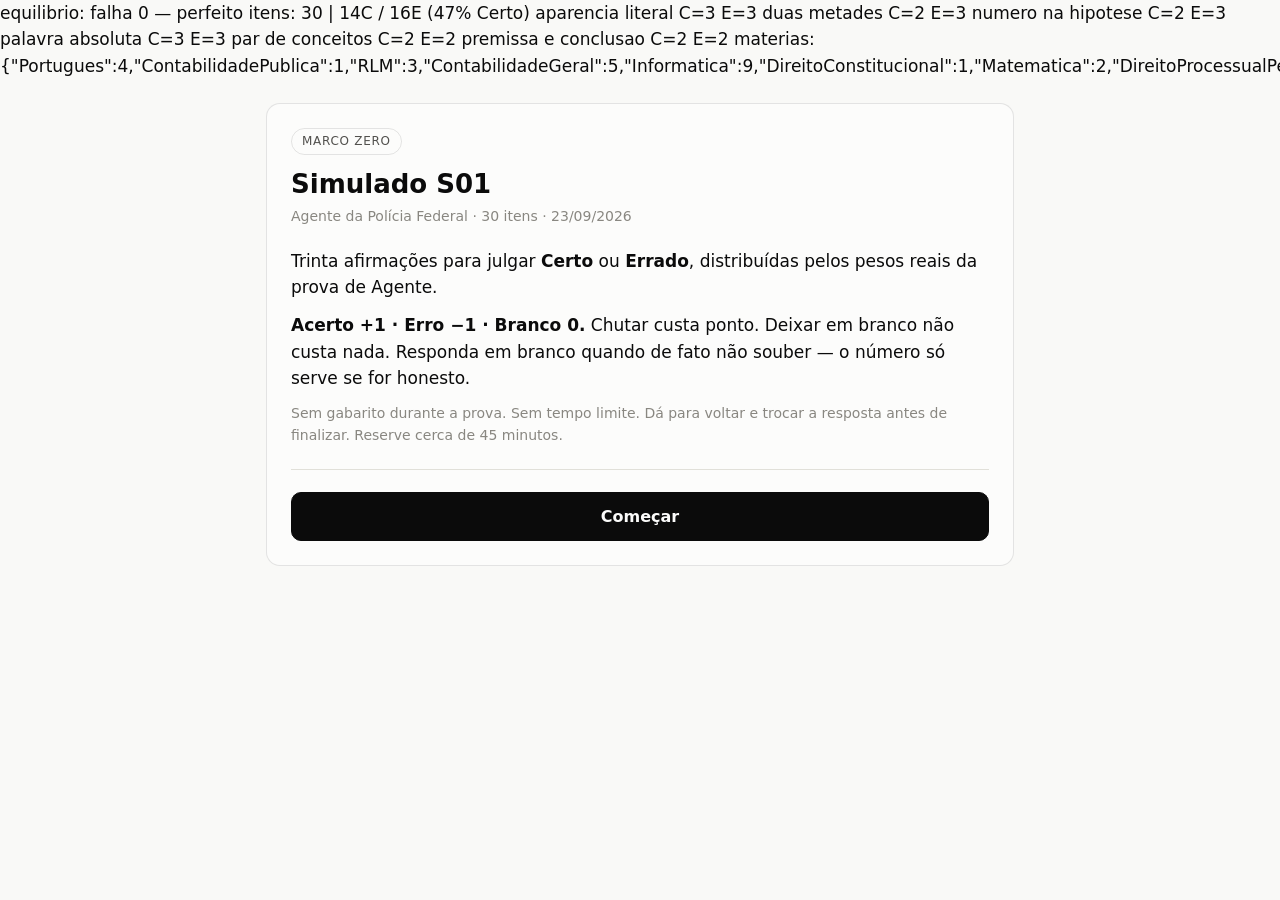
==== commit e3f1c929: "Corrige o vazamento de gabarito, refaz a taxonomia e acrescenta passo estrategico, teoria e revisao " ====
--- a/simulados/S01-2026-09-23.html
+++ b/simulados/S01-2026-09-23.html
@@ -1,3 +1,12 @@
+equilibrio: falha 0 — perfeito
+itens: 30 | 14C / 16E (47% Certo)
+  aparencia literal      C=3 E=3
+  duas metades           C=2 E=3
+  numero na hipotese     C=2 E=3
+  palavra absoluta       C=3 E=3
+  par de conceitos       C=2 E=2
+  premissa e conclusao   C=2 E=2
+  materias: {"Portugues":4,"ContabilidadePublica":1,"RLM":3,"ContabilidadeGeral":5,"Informatica":9,"DireitoConstitucional":1,"Matematica":2,"DireitoProcessualPenal":1,"RedacaoOficial":2,"Estatistica":1,"DireitoAdministrativo":1}
 <!DOCTYPE html>
 <html lang="pt-BR">
 <head>
@@ -185,165 +194,24 @@
 <script>
 var SIM = {id:"S01", data:"2026-09-23", anterior:null};
 
-var DISP = {Informatica:"Informática", Portugues:"Português", Contabilidade:"Contabilidade",
-            RLM:"RLM", Estatistica:"Estatística", Direito:"Direito"};
-var ORDEM = ["Informatica","Portugues","Contabilidade","RLM","Estatistica","Direito"];
-
-var Q = [
-{n:1,m:"Informatica",a:"Modelo OSI: as sete camadas e suas funções",mec:"troca de rotulos",g:"E",
- t:"No modelo OSI, a camada de transporte é responsável pelo endereçamento lógico e pela determinação da rota dos pacotes entre redes distintas, ao passo que a camada de rede assegura a entrega ordenada e o controle de fluxo fim a fim.",
- e:"As funções estão invertidas. Endereçamento lógico e roteamento são da camada de rede (camada 3). Entrega ordenada, controle de fluxo e confiabilidade fim a fim são da camada de transporte (camada 4).",
- c:"As duas definições estão tecnicamente corretas — só foram trocadas de dono. Você lê, reconhece cada descrição como verdadeira, sente que 'está certo' e marca Certo sem conferir a qual camada cada uma pertence. É o item mais barato da Cebraspe e o que mais derruba quem sabe a matéria na prática."},
-
-{n:2,m:"Informatica",a:"Protocolos: IP, TCP, UDP, HTTP, HTTPS, DNS, DHCP, FTP, SMTP, POP3, IMAP",mec:"literalidade limpa",g:"C",
- t:"O protocolo UDP não oferece garantia de entrega, controle de fluxo nem retransmissão de segmentos perdidos, o que o torna adequado a aplicações de transmissão contínua de áudio e vídeo.",
- e:"É a definição correta do UDP: protocolo de transporte não orientado a conexão, sem confirmação de recebimento, sem ordenação e sem retransmissão. A ausência desse overhead é justamente o que o torna adequado a streaming, onde latência baixa importa mais que perda eventual de pacote.",
- c:"Item certo, redação limpa, nenhuma pegadinha — e é por isso que ele pega. Você passa a prova inteira caçando armadilha, encontra um item sem defeito e começa a inventar um: 'será que streaming não usa TCP às vezes?'. A desconfiança treinada vira o próprio erro."},
-
-{n:3,m:"Informatica",a:"Protocolos: IP, TCP, UDP, HTTP, HTTPS, DNS, DHCP, FTP, SMTP, POP3, IMAP",mec:"palavra absoluta",g:"E",
- t:"Em uma rede que utiliza o protocolo DHCP, o endereço IP atribuído automaticamente a uma estação é necessariamente permanente, somente podendo ser alterado mediante reconfiguração manual do administrador.",
- e:"O DHCP atribui endereços por concessão temporária, com prazo de validade. Terminado o prazo, o endereço é renovado ou devolvido ao conjunto disponível — sem intervenção manual nenhuma.",
- c:"Duas palavras absolutas empilhadas: 'necessariamente' e 'somente'. Quem conhece DHCP de uso diário lembra que na prática o IP da máquina 'nunca muda' e valida o item pela experiência. A prática confirma o hábito da rede doméstica; a teoria descreve o mecanismo. A Cebraspe cobra o mecanismo."},
-
-{n:4,m:"Informatica",a:"Protocolos: IP, TCP, UDP, HTTP, HTTPS, DNS, DHCP, FTP, SMTP, POP3, IMAP",mec:"premissa-conclusao",g:"E",
- t:"O protocolo HTTPS cifra os dados trocados entre o navegador e o servidor por meio de TLS, razão pela qual garante que o conteúdo publicado no sítio acessado seja autêntico e livre de código malicioso.",
- e:"A primeira parte é verdadeira: o HTTPS protege o tráfego em trânsito contra interceptação e adulteração. Mas ele não diz nada sobre o conteúdo do sítio. Uma página de phishing com certificado válido é servida por HTTPS exatamente como qualquer outra.",
- c:"A premissa verdadeira empurra a conclusão. O 'razão pela qual' é a dobradiça do item: ele transforma uma garantia de transporte numa garantia de conteúdo, e o cérebro aceita porque a primeira metade já foi validada. Toda vez que ler 'razão pela qual', separe as duas orações e julgue a segunda sozinha."},
-
-{n:5,m:"Informatica",a:"Firewall, IDS/IPS, VPN, proxy",mec:"literalidade limpa",g:"C",
- t:"O firewall do tipo stateful mantém uma tabela de estados das conexões ativas, o que lhe permite decidir sobre um pacote considerando o contexto da sessão à qual ele pertence, e não apenas as informações isoladas de seu cabeçalho.",
- e:"É exatamente a diferença entre filtro de pacotes stateless e firewall stateful. O stateful guarda o estado de cada conexão e avalia se o pacote faz sentido dentro dela; o stateless julga cada pacote como se fosse o primeiro.",
- c:"Item correto e sem sobra. O risco aqui é o inverso do de sempre: como o enunciado é longo e técnico, você procura o defeito na segunda metade por hábito, não acha, e marca Errado por insegurança. Enunciado comprido não é sinônimo de enunciado torto."},
-
-{n:6,m:"Informatica",a:"Segurança da informação: pilares (confidencialidade, integridade, disponibilidade, autenticidade, não repúdio)",mec:"troca de rotulos",g:"E",
- t:"Em segurança da informação, integridade é a garantia de que a informação esteja acessível aos usuários autorizados sempre que for necessária, ao passo que disponibilidade é a garantia de que a informação não sofreu alteração indevida.",
- e:"Trocados. Integridade é a garantia de que a informação não foi alterada de forma não autorizada. Disponibilidade é a garantia de acesso quando necessário.",
- c:"Mesma armadilha do item 1, em outra matéria — e é proposital. Os dois conceitos andam colados em qualquer material de estudo, as duas definições estão corretas, e o par 'certo/certo' desliga a conferência. Sempre que um item definir dois conceitos irmãos na mesma frase, leia de trás para frente: pegue a definição e pergunte de quem ela é."},
-
-{n:7,m:"Informatica",a:"Assinatura digital, certificado digital, ICP-Brasil, funções de hash",mec:"literalidade limpa",g:"C",
- t:"Na criptografia assimétrica, a assinatura digital de um documento é gerada com a chave privada do signatário e pode ser verificada por qualquer interessado mediante o uso da chave pública correspondente.",
- e:"É o funcionamento padrão da assinatura digital: assina-se com a chave privada — que só o signatário possui, o que garante autenticidade e não repúdio — e verifica-se com a chave pública, que é distribuída livremente.",
- c:"A cilada é a simetria invertida da cifragem. Para cifrar uma mensagem para alguém, usa-se a chave pública do destinatário; para assinar, usa-se a própria chave privada. Os dois processos usam o mesmo par de chaves em ordens opostas, e quem decorou 'chave pública cifra' aplica a regra no caso errado e marca Errado."},
-
-{n:8,m:"Informatica",a:"Endereçamento: IPv4, IPv6, máscara, sub-redes, NAT",mec:"numero deslocado",g:"E",
- t:"O endereço IPv4 é composto de 32 bits e o endereço IPv6, de 64 bits, ampliação que tornou possível superar o esgotamento do espaço de endereçamento da versão anterior.",
- e:"IPv4 tem 32 bits — essa parte está certa. IPv6 tem 128 bits, não 64.",
- c:"O número verdadeiro vem primeiro e serve de âncora. Você confere o 32, confirma, e o '64' entra de carona porque soa plausível: é o dobro, tem cara de evolução técnica, e 64 é um número que aparece em toda parte em informática. Número certo ao lado de número errado é a forma mais econômica de comprar a sua confiança."},
-
-{n:9,m:"Informatica",a:"Planilhas eletrônicas (Excel e LibreOffice Calc): fórmulas, funções, referências",mec:"literalidade limpa",g:"C",
- t:"No Microsoft Excel em português, a fórmula =SOMA(A1:A3;B1) retorna a soma dos valores contidos nas células A1, A2, A3 e B1.",
- e:"Os dois pontos definem um intervalo contínuo (A1 até A3, ou seja, A1, A2 e A3). O ponto e vírgula separa argumentos independentes da função. A fórmula soma, portanto, quatro células.",
- c:"O item mistura os dois separadores na mesma fórmula justamente para embaralhar. Quem usa planilha todo dia lê rápido, vê 'A1:A3;B1' e traduz mentalmente para 'de A1 até B1', somando células que não estão ali. Familiaridade acelera a leitura — e acelerar a leitura é o que a Cebraspe cobra."},
-
-{n:10,m:"Portugues",a:"Redação oficial: vocativos, endereçamento e fechos",mec:"troca de rotulos",g:"E",cf:1,
- t:"Conforme o Manual de Redação da Presidência da República, emprega-se o fecho 'Atenciosamente' nas comunicações dirigidas a autoridades de hierarquia superior e o fecho 'Respeitosamente' nas dirigidas a autoridades de mesma hierarquia ou de hierarquia inferior.",
- e:"Está invertido. 'Respeitosamente' é o fecho para autoridades de hierarquia superior. 'Atenciosamente' é para autoridades de mesma hierarquia ou de hierarquia inferior.",
- c:"Só existem dois fechos, e é exatamente por isso que o item funciona: você sabe que são esses dois, reconhece os dois no enunciado e a memória registra 'os termos certos estão aqui'. Reconhecer o vocabulário não é conferir a atribuição. Com pares fechados, a troca de rótulos tem 50% de chance de passar batida."},
-
-{n:11,m:"Portugues",a:"Redação oficial: vocativos, endereçamento e fechos",mec:"literalidade limpa",g:"C",cf:1,
- t:"De acordo com o Manual de Redação da Presidência da República, o vocativo 'Excelentíssimo Senhor', seguido do cargo respectivo, é reservado ao Presidente da República, ao Presidente do Congresso Nacional e ao Presidente do Supremo Tribunal Federal; às demais autoridades emprega-se o vocativo 'Senhor', seguido do cargo.",
- e:"É a regra do Manual, sem alteração. 'Excelentíssimo Senhor' fica restrito aos três chefes de Poder. Para todas as outras autoridades, inclusive ministros e governadores, o vocativo é 'Senhor' seguido do cargo.",
- c:"É a literalidade limpa do bloco de Português, e ela pega pelo excesso de zelo. O item lista três cargos específicos e você começa a testar exceções: 'e o Vice-Presidente? e um ministro do STF?'. A regra é fechada e o item a transcreveu inteira. Quando um item cita a norma completa, procurar o que falta é procurar erro onde não há."},
-
-{n:12,m:"Portugues",a:"Redação oficial: pronomes de tratamento e concordância",mec:"palavra absoluta",g:"E",cf:1,
- t:"Os pronomes de tratamento exigem sempre a concordância dos verbos e dos pronomes possessivos na segunda pessoa, ainda que se refiram à terceira pessoa do discurso.",
- e:"É o contrário: embora se dirijam à segunda pessoa (a quem se fala), os pronomes de tratamento levam verbos e possessivos para a terceira pessoa. Escreve-se 'Vossa Senhoria enviou seu parecer', nunca 'enviaste teu parecer'.",
- c:"O item embute a explicação correta na oração concessiva — 'ainda que se refiram à terceira pessoa' — e inverte só a regra principal. Ler a justificativa certa no fim da frase dá a sensação de que o conjunto fecha. Além disso, 'Vossa' soa a segunda pessoa, e a intuição empurra para lá. Aqui a intuição está errada por construção."},
-
-{n:13,m:"Portugues",a:"Concordância nominal e verbal",mec:"premissa-conclusao",g:"E",
- t:"Na oração 'Fazem dez anos que o servidor ingressou na carreira policial', o verbo está corretamente flexionado no plural, pois concorda com o sujeito 'dez anos'.",
- e:"O verbo 'fazer' indicando tempo decorrido é impessoal: não tem sujeito e fica invariavelmente na terceira pessoa do singular. O correto é 'Faz dez anos'. 'Dez anos' é objeto direto, não sujeito.",
- c:"A cilada é a justificativa gramatical de aparência técnica. 'Concorda com o sujeito' é uma frase que soa a regra de concordância bem aplicada, e o item a oferece pronta para você validar. Além disso, 'Fazem dez anos' é o que praticamente todo mundo fala. O item apoia a forma errada em duas muletas: o uso corrente e um pseudoargumento formal."},
-
-{n:14,m:"Portugues",a:"Concordância nominal e verbal",mec:"literalidade limpa",g:"C",
- t:"Na oração 'Precisa-se de auxiliares administrativos', o verbo permanece na terceira pessoa do singular porque a partícula 'se' funciona como índice de indeterminação do sujeito, e não como partícula apassivadora, dado que o verbo é transitivo indireto.",
- e:"Com verbo transitivo indireto, o 'se' é índice de indeterminação do sujeito e o verbo fica obrigatoriamente no singular. A partícula apassivadora só ocorre com verbo transitivo direto, caso em que haveria sujeito paciente e concordância ('Vendem-se casas').",
- c:"Item certo com raciocínio completo à mostra — e o paralelo com 'Vendem-se casas' é o que desestabiliza. As duas construções parecem gêmeas, mas a regência muda tudo: 'precisar de' é indireto, 'vender' é direto. Quem decorou o exemplo sem decorar o critério aplica o plural por analogia e marca Errado."},
-
-{n:15,m:"Portugues",a:"Redação oficial: o padrão ofício — estrutura e partes",mec:"premissa-conclusao",g:"E",cf:1,
- t:"O memorando é o expediente adequado à comunicação entre unidades administrativas de um mesmo órgão, razão pela qual sua estrutura própria foi mantida no Manual de Redação da Presidência da República, em paralelo ao padrão ofício.",
- e:"A edição vigente do Manual unificou aviso, ofício e memorando em um único expediente — o padrão ofício. O memorando deixou de existir como documento autônomo; a comunicação interna também se faz por ofício.",
- c:"A premissa descreve corretamente o que o memorando era, e a memória de quem já trabalhou em repartição confirma. O item então usa esse passado verdadeiro para afirmar um presente falso. Em redação oficial, a pergunta nunca é 'isso existe?', e sim 'isso continua no Manual depois da unificação?'."},
-
-{n:16,m:"Contabilidade",a:"Método das partidas dobradas: débito, crédito e saldo",mec:"troca de rotulos",g:"E",
- t:"No método das partidas dobradas, o débito representa invariavelmente a redução de um ativo e o crédito, o seu aumento.",
- e:"Invertido. Nas contas do ativo, débito aumenta e crédito reduz. A lógica se inverte no passivo e no patrimônio líquido, onde crédito aumenta e débito reduz.",
- c:"O vocabulário do banco atrapalha de propósito. No extrato bancário, 'débito' é dinheiro saindo — e essa associação é diária, automática e mais forte que qualquer estudo recente. Só que o extrato é escrito do ponto de vista do banco, para quem você é passivo. Em contabilidade, débito não significa perda: significa lado esquerdo."},
-
-{n:17,m:"Contabilidade",a:"Equação patrimonial e patrimônio líquido",mec:"literalidade limpa",g:"C",
- t:"O patrimônio líquido corresponde à diferença entre o ativo e o passivo exigível da entidade; caso o passivo exigível supere o ativo, verifica-se situação de passivo a descoberto.",
- e:"É a equação patrimonial: PL = Ativo − Passivo. Quando as obrigações superam os bens e direitos, o patrimônio líquido fica negativo — situação chamada de passivo a descoberto.",
- c:"É o item de literalidade limpa da Contabilidade e ele pega justamente por ser fácil. Você está do zero na matéria, reconhece a fórmula do primeiro capítulo, desconfia que 'não pode ser tão simples numa prova da PF' e marca Errado. A Cebraspe distribui itens elementares de propósito; quem chega à prova só esperando dificuldade perde ponto no que sabe."},
-
-{n:18,m:"Contabilidade",a:"Ativo imobilizado: reconhecimento, depreciação, amortização, exaustão",mec:"duas metades",g:"E",
- t:"A depreciação é o reconhecimento sistemático da perda de capacidade de geração de benefícios econômicos de um bem do ativo imobilizado ao longo de sua vida útil; por essa razão, aplica-se igualmente aos terrenos, que também integram o ativo imobilizado.",
- e:"A primeira metade define depreciação corretamente. A segunda está errada: terrenos não se depreciam, porque têm vida útil indeterminada. Um prédio construído sobre o terreno deprecia; o terreno, não.",
- c:"Item de duas metades no formato clássico: a primeira oração é uma definição impecável e consome toda a sua atenção. Quando chega ao 'por essa razão', você já decidiu. A regra prática é mecânica: em item longo, o veredito está quase sempre depois do conectivo, não antes dele."},
-
-{n:19,m:"Contabilidade",a:"Balanço Patrimonial: estrutura, ativo e passivo, critérios de classificação",mec:"premissa-conclusao",g:"E",
- t:"A conta Duplicatas a Receber representa direitos da entidade perante terceiros, razão pela qual seu saldo deve ser classificado no ativo não circulante, independentemente do prazo de realização.",
- e:"A natureza da conta define se é ativo; o prazo define em qual grupo ela entra. Duplicatas realizáveis em até doze meses, ou dentro do ciclo operacional, vão para o ativo circulante. Só o que ultrapassa esse horizonte vai para o não circulante.",
- c:"A premissa é verdadeira e irrelevante para a conclusão — esse é o truque. 'Representa direitos' é uma afirmação correta que não tem nenhuma relação com o critério de classificação, mas o 'razão pela qual' finge que tem. E o 'independentemente do prazo' está ali de graça: é exatamente o critério que o item nega, escancarado, e ainda assim passa despercebido."},
-
-{n:20,m:"Contabilidade",a:"Regimes contábeis: caixa e competência",mec:"literalidade limpa",g:"C",
- t:"Pelo regime de competência, a receita deve ser reconhecida no período em que é auferida, ainda que o correspondente recebimento em dinheiro somente venha a ocorrer em exercício posterior.",
- e:"É a definição do regime de competência: receitas e despesas são reconhecidas no período do fato gerador, independentemente do movimento de caixa. O regime de caixa é o que amarra o reconhecimento ao recebimento ou pagamento efetivo.",
- c:"Item certo cuja armadilha é a concessiva 'ainda que'. Esse conectivo é o lugar favorito da banca para plantar erro, e você aprende a desconfiar dele. Aqui ele está usado corretamente — a concessão é exatamente o que define o regime de competência. Desconfiar do conectivo não substitui entender o conceito."},
-
-{n:21,m:"RLM",a:"Negação de quantificadores (todo, algum, nenhum)",mec:"troca de rotulos",g:"E",
- t:"A negação da proposição 'Todos os agentes foram aprovados no teste físico' é 'Nenhum agente foi aprovado no teste físico'.",
- e:"A negação de 'todo A é B' é 'existe pelo menos um A que não é B' — ou seja, 'algum agente não foi aprovado'. 'Nenhum' é a contrária, não a contraditória: 'todos' e 'nenhum' podem ser ambas falsas ao mesmo tempo, o que já mostra que uma não nega a outra.",
- c:"Negar parece inverter, e 'nenhum' é o oposto visual de 'todos'. A cilada é confundir oposto com negação. O teste que resolve em dois segundos: se 'todos foram aprovados' é falso porque um único agente reprovou, 'nenhum foi aprovado' também é falso. Duas proposições falsas ao mesmo tempo não podem ser negação uma da outra."},
-
-{n:22,m:"RLM",a:"Equivalências lógicas (condicional, contrapositiva, De Morgan)",mec:"literalidade limpa",g:"C",
- t:"A proposição 'Não é verdade que o servidor foi promovido e transferido' é logicamente equivalente a 'O servidor não foi promovido ou não foi transferido'.",
- e:"É a lei de De Morgan: a negação de uma conjunção equivale à disjunção das negações. Negar 'p e q' resulta em 'não p ou não q' — basta que uma das duas falhe para que a conjunção seja falsa.",
- c:"O incômodo aqui é o 'ou'. Negar uma frase com 'e' e receber uma frase com 'ou' parece que o enunciado trocou de assunto, e a intuição quer responder 'não foi promovido e não foi transferido'. Essa resposta intuitiva é a negação da disjunção, não da conjunção. É exatamente o ponto em que formalização fraca custa ponto."},
-
-{n:23,m:"RLM",a:"Equivalências lógicas (condicional, contrapositiva, De Morgan)",mec:"troca de rotulos",g:"E",
- t:"A proposição 'Se o inquérito for instaurado, então o delegado será comunicado' é logicamente equivalente a 'Se o delegado for comunicado, então o inquérito foi instaurado'.",
- e:"A segunda é a recíproca, e recíproca não é equivalente. A equivalente de 'se p, então q' é a contrapositiva: 'se não q, então não p' — aqui, 'se o delegado não foi comunicado, então o inquérito não foi instaurado'.",
- c:"Inverter condicional é o erro mais natural do raciocínio humano — a cabeça trata 'se p então q' como se fosse 'p se e somente se q'. O item não precisa de nenhuma sofisticação: só troca a ordem e espera. Para não cair, teste com um caso absurdo: 'se chove, a rua molha' não autoriza concluir que a rua molhada implica chuva."},
-
-{n:24,m:"RLM",a:"Equivalências lógicas (condicional, contrapositiva, De Morgan)",mec:"literalidade limpa",g:"C",
- t:"A proposição 'Se o servidor for exonerado, então perderá o cargo' é logicamente equivalente a 'O servidor não será exonerado ou perderá o cargo'.",
- e:"É a equivalência entre condicional e disjunção: 'se p, então q' equivale a 'não p ou q'. A condicional só é falsa quando p é verdadeira e q é falsa — que é exatamente o único caso em que 'não p ou q' também é falsa.",
- c:"A frase resultante soa estranha em português e a estranheza vira suspeita. Some-se a isso o fato de a formalização ser seca — não há conteúdo jurídico para ancorar a intuição, só estrutura. É o tipo de item em que 'parece esquisito' não é argumento: ou você monta a tabela-verdade, ou você chuta."},
-
-{n:25,m:"Estatistica",a:"Medidas de posição: média, mediana, moda, quartis e percentis",mec:"troca de rotulos",g:"E",
- t:"A mediana é a medida de posição mais sensível à presença de valores extremos, razão pela qual a média aritmética é preferida na descrição de distribuições fortemente assimétricas.",
- e:"Invertido. A média é que é arrastada por valores extremos, porque incorpora o valor de cada observação. A mediana depende da posição, não da magnitude, e por isso é a medida preferida em distribuições assimétricas.",
- c:"Duas armadilhas empilhadas: a troca de rótulos entre média e mediana e um 'razão pela qual' que transforma a inversão em conclusão de aparência técnica. O item soa como parágrafo de livro. Pense num exemplo concreto — uma sala com dez salários de 3 mil e um de 5 milhões — e a inversão fica óbvia em um segundo."},
-
-{n:26,m:"Estatistica",a:"Medidas de dispersão: amplitude, variância, desvio padrão, coeficiente de variação",mec:"literalidade limpa",g:"C",
- t:"O coeficiente de variação, obtido pela razão entre o desvio padrão e a média, é uma medida de dispersão relativa e permite comparar a variabilidade de conjuntos de dados expressos em unidades de medida distintas.",
- e:"É a definição correta. Por ser um quociente entre duas grandezas na mesma unidade, o coeficiente de variação é adimensional — e é justamente isso que permite comparar a dispersão de conjuntos medidos em unidades diferentes.",
- c:"A palavra 'permite comparar' soa forte demais para quem está começando, e a tentação é marcar Errado achando que existe alguma restrição escondida. Não existe: comparar variabilidade entre unidades distintas é a razão de ser do coeficiente. Aqui a insegurança na matéria, e não a armadilha, é o que derruba."},
-
-{n:27,m:"Estatistica",a:"Medidas de posição: média, mediana, moda, quartis e percentis",mec:"palavra absoluta",g:"E",
- t:"Em qualquer distribuição de frequências, a moda é única e coincide necessariamente com a média e com a mediana.",
- e:"Um conjunto pode ser amodal, bimodal ou multimodal. E as três medidas só coincidem em distribuições simétricas e unimodais — numa distribuição assimétrica elas se separam, e essa separação é a própria medida da assimetria.",
- c:"'Qualquer' e 'necessariamente' na mesma frase deveriam disparar o alarme sozinhos. O que desarma o alarme é a lembrança da curva normal: o desenho simétrico com as três medidas no centro é a imagem que todo mundo tem na cabeça, e o item aposta que você vai generalizar o caso particular mais bonito para o universo inteiro."},
-
-{n:28,m:"Direito",a:"Segurança pública (art. 144) e atribuições da Polícia Federal",mec:"literalidade limpa",g:"C",cf:1,
- t:"Nos termos da Constituição Federal, compete à Polícia Federal apurar infrações penais contra a ordem política e social ou em detrimento de bens, serviços e interesses da União ou de suas entidades autárquicas e empresas públicas, bem como outras infrações cuja prática tenha repercussão interestadual ou internacional e exija repressão uniforme, segundo se dispuser em lei.",
- e:"É a redação do art. 144, § 1º, inciso I, da Constituição Federal, sem alteração.",
- c:"É a literalidade limpa do bloco de Direito. Item longo, transcrito da norma, e nenhuma palavra fora do lugar — e é o comprimento que assusta. Quanto mais extenso o item, mais lugares você imagina que a banca poderia ter mexido, e maior a chance de marcar Errado por precaução. Em item longo, ou você localiza o defeito, ou não há defeito."},
-
-{n:29,m:"Direito",a:"Segurança pública (art. 144) e atribuições da Polícia Federal",mec:"numero deslocado",g:"E",cf:1,
- t:"A Polícia Federal exerce, com exclusividade, as funções de polícia judiciária da União e das unidades federativas.",
- e:"A exclusividade da Polícia Federal alcança as funções de polícia judiciária da União. A polícia judiciária dos estados e do Distrito Federal cabe às polícias civis.",
- c:"O item pega a expressão exata da Constituição — 'exercer, com exclusividade, as funções de polícia judiciária da União' — e acrescenta três palavras no fim. Tudo que você reconhece está correto, e o reconhecimento encerra a leitura antes do acréscimo. É o mesmo mecanismo do IPv6: termo verdadeiro estendido a hipótese que ele não cobre."},
-
-{n:30,m:"Direito",a:"Atos administrativos: conceito, requisitos, atributos, espécies, extinção",mec:"palavra absoluta",g:"E",cf:1,
- t:"Os atos administrativos gozam de presunção absoluta de legitimidade, razão pela qual não podem ser invalidados pela própria Administração sem prévia decisão judicial.",
- e:"A presunção de legitimidade é relativa: admite prova em contrário. E a Administração pode anular os próprios atos ilegais por iniciativa própria, em decorrência do poder de autotutela — não depende de decisão judicial para isso.",
- c:"Dois erros num item só, e o segundo se esconde atrás do primeiro. Você pode até notar que 'absoluta' está forte demais, mas o 'razão pela qual' já encadeou uma conclusão que soa garantista e cuidadosa — exigir decisão judicial parece sempre a resposta mais segura. Em direito administrativo, 'mais garantista' não é sinônimo de correto."}
-];
-
-var MECD = {"troca de rotulos":"troca de rótulos","palavra absoluta":"palavra absoluta",
-  "premissa-conclusao":"premissa verdadeira, conclusão falsa","duas metades":"item de duas metades",
-  "numero deslocado":"número verdadeiro deslocado","literalidade limpa":"literalidade limpa"};
+var DISP = {Informatica:"Informática", ContabilidadeGeral:"Contabilidade Geral",
+            Portugues:"Português", RLM:"Raciocínio Lógico", Matematica:"Matemática",
+            RedacaoOficial:"Redação Oficial", Estatistica:"Estatística",
+            ContabilidadePublica:"Contabilidade Pública",
+            DireitoConstitucional:"Direito Constitucional",
+            DireitoAdministrativo:"Direito Administrativo", DireitoPenal:"Direito Penal",
+            DireitoProcessualPenal:"Direito Processual Penal",
+            LegislacaoFederal:"Legislação Federal", DireitoAmbiental:"Direito Ambiental"};
+var ORDEM = ["Informatica","ContabilidadeGeral","Portugues","RLM","Matematica",
+             "RedacaoOficial","Estatistica","ContabilidadePublica","DireitoConstitucional",
+             "DireitoAdministrativo","DireitoPenal","DireitoProcessualPenal",
+             "LegislacaoFederal","DireitoAmbiental"];
+
+var Q = [{"n":1,"m":"Portugues","md":"Português","p":"P13","pt":"Crase, colocação pronominal e ortografia","mec":"palavra absoluta","g":"E","t":"A crase é obrigatória sempre que a preposição 'a' anteceder substantivo feminino.","e":"É preciso também que o substantivo admita o artigo feminino naquele contexto. Em 'Refiro-me a pessoas interessadas', há preposição e substantivo feminino, e não há crase.","c":"É a regra decorada pela metade, e a metade decorada funciona na maioria dos casos — o que a torna resistente. O 'sempre' é o sinal, mas o conteúdo parece tão familiar que o sinal não dispara.","cf":0},{"n":2,"m":"ContabilidadePublica","md":"Contabilidade Pública","p":"P23","pt":"Orçamento público, receita e despesa","mec":"aparencia literal","g":"E","t":"São estágios da despesa pública, nessa ordem: empenho, pagamento e liquidação.","e":"A ordem correta é empenho, liquidação e pagamento. A liquidação apura o direito do credor e precede necessariamente o pagamento.","c":"Os três estágios estão todos ali, com os nomes certos — só a ordem foi embaralhada. Enumeração completa desarma a conferência, porque a memória confirma os elementos e não a sequência.","cf":1},{"n":3,"m":"RLM","md":"Raciocínio Lógico","p":"P16","pt":"Proposições, conectivos e tabelas-verdade","mec":"premissa e conclusao","g":"E","t":"A conjunção é verdadeira quando pelo menos uma de suas proposições componentes é verdadeira, razão pela qual 'p e q' é verdadeira se apenas p for verdadeira.","e":"A conjunção exige as duas partes verdadeiras. Bastar uma é característica da disjunção. O item aplicou a regra do 'ou' ao conectivo 'e'.","c":"É uma regra correta atribuída ao conectivo errado, e a conclusão coerente com a premissa falsa reforça a impressão de solidez. Quando o item traz regra e aplicação, confira a regra primeiro — se ela cair, a aplicação cai junto, por mais bem feita que esteja.","cf":0},{"n":4,"m":"Portugues","md":"Português","p":"P14","pt":"Sintaxe, vozes verbais e pontuação","mec":"aparencia literal","g":"C","t":"Na oração 'Vendem-se imóveis', o verbo concorda com 'imóveis' porque a partícula 'se' é apassivadora e 'imóveis' exerce a função de sujeito paciente.","e":"O verbo é transitivo direto, o que caracteriza o 'se' como partícula apassivadora. A oração equivale a 'Imóveis são vendidos', com 'imóveis' como sujeito — daí o plural.","c":"A placa errada em vitrine de imobiliária é tão comum que a forma correta parece a estranha. Some-se a isso o fato de a explicação do item ser longa e técnica, e o instinto manda procurar defeito onde há apenas precisão.","cf":0},{"n":5,"m":"ContabilidadeGeral","md":"Contabilidade Geral","p":"P08","pt":"Patrimônio, contas e partidas dobradas","mec":"par de conceitos","g":"C","t":"Nas contas do ativo, o débito representa aumento e o crédito, redução; nas contas do passivo e do patrimônio líquido, essa lógica se inverte.","e":"É a regra das partidas dobradas: ativo aumenta a débito, passivo e patrimônio líquido aumentam a crédito.","c":"A palavra 'débito' carrega a ideia de perda por causa do extrato bancário, e o item afirma o contrário disso. Quem decide pela intuição do banco marca Errado num item correto.","cf":0},{"n":6,"m":"ContabilidadeGeral","md":"Contabilidade Geral","p":"P11","pt":"Imobilizado, estoques, provisões e análise de balanços","mec":"par de conceitos","g":"E","t":"A análise vertical compara os valores de uma mesma conta em períodos sucessivos, ao passo que a análise horizontal estabelece a participação percentual de cada conta em relação a um total de referência.","e":"Trocados. A vertical calcula a participação de cada conta em um total do mesmo período. A horizontal acompanha a evolução de uma conta ao longo do tempo.","c":"Os nomes são espaciais e a intuição visual atrapalha: tempo corre na horizontal num gráfico, mas as contas se empilham na vertical de um balanço. Quem tenta deduzir pelo nome, sem fixar a definição, acerta metade das vezes.","cf":0},{"n":7,"m":"Informatica","md":"Informática","p":"P07","pt":"Sistemas operacionais e aplicativos","mec":"palavra absoluta","g":"E","t":"No Windows, os arquivos excluídos de uma unidade de rede mapeada são sempre enviados para a Lixeira, de onde podem ser restaurados pelo usuário.","e":"A Lixeira é um recurso local. Arquivos excluídos de unidade de rede são removidos diretamente, sem passar por ela.","c":"O 'sempre' deveria bastar, mas a experiência diária contradiz o alarme: você exclui arquivos o dia inteiro e eles vão para a Lixeira. O item cobra justamente a exceção que quase ninguém testa de propósito, e que costuma ser descoberta da pior forma.","cf":0},{"n":8,"m":"ContabilidadeGeral","md":"Contabilidade Geral","p":"P11","pt":"Imobilizado, estoques, provisões e análise de balanços","mec":"premissa e conclusao","g":"E","t":"A depreciação é despesa que não representa desembolso de caixa no período, razão pela qual não afeta o resultado do exercício.","e":"A premissa é verdadeira: depreciação não movimenta caixa. Mas ela é despesa e, como tal, reduz o lucro apurado na demonstração do resultado. O que ela não afeta é o caixa, não o resultado.","c":"Caixa e resultado são coisas distintas, e esse é o divisor de águas entre quem entendeu contabilidade e quem decorou nomes de contas. O item aposta que 'não sai dinheiro' e 'não tem efeito' sejam lidos como sinônimos.","cf":0},{"n":9,"m":"Portugues","md":"Português","p":"P14","pt":"Sintaxe, vozes verbais e pontuação","mec":"palavra absoluta","g":"C","t":"O sujeito de uma oração na voz passiva é sempre o paciente da ação expressa pelo verbo.","e":"É o que define a voz passiva: o sujeito sofre a ação em vez de praticá-la. Quem pratica, quando aparece, é agente da passiva.","c":"'Sempre' num item de gramática é convite a lembrar de exceção. Aqui não há: a relação entre sujeito e ação é o critério que separa as vozes verbais.","cf":0},{"n":10,"m":"ContabilidadeGeral","md":"Contabilidade Geral","p":"P11","pt":"Imobilizado, estoques, provisões e análise de balanços","mec":"duas metades","g":"E","t":"A depreciação é o reconhecimento sistemático da perda de capacidade de geração de benefícios econômicos de um bem do ativo imobilizado ao longo de sua vida útil; por essa razão, aplica-se igualmente aos terrenos, que também integram o ativo imobilizado.","e":"A primeira metade define depreciação corretamente. A segunda está errada: terrenos não se depreciam, porque têm vida útil indeterminada. Um prédio construído sobre o terreno deprecia; o terreno, não.","c":"Item de duas metades no formato clássico: a primeira oração é uma definição impecável e consome toda a sua atenção. Quando chega ao 'por essa razão', você já decidiu. A regra prática é mecânica: em item longo, o veredito está quase sempre depois do conectivo, não antes dele.","cf":0},{"n":11,"m":"RLM","md":"Raciocínio Lógico","p":"P17","pt":"Equivalências, negações e argumentação","mec":"duas metades","g":"E","t":"Um argumento é válido quando a conclusão decorre necessariamente das premissas; por essa razão, todo argumento válido possui premissas verdadeiras.","e":"A primeira metade define validade corretamente. A segunda confunde validade com solidez: a validade é uma relação de forma entre premissas e conclusão, e existe mesmo quando as premissas são falsas.","c":"A palavra 'válido' carrega aprovação no uso comum, e aprovação sugere verdade. Em lógica, validade é só encadeamento correto — um argumento pode ser impecavelmente válido partindo de premissas absurdas.","cf":0},{"n":12,"m":"DireitoConstitucional","md":"Direito Constitucional","p":"P24","pt":"Constitucional e Administrativo","mec":"numero na hipotese","g":"E","t":"A Polícia Federal exerce, com exclusividade, as funções de polícia judiciária da União e das unidades federativas.","e":"A exclusividade da Polícia Federal alcança as funções de polícia judiciária da União. A polícia judiciária dos estados e do Distrito Federal cabe às polícias civis.","c":"O item pega a expressão exata da Constituição — 'exercer, com exclusividade, as funções de polícia judiciária da União' — e acrescenta três palavras no fim. Tudo que você reconhece está correto, e o reconhecimento encerra a leitura antes do acréscimo. É o mesmo mecanismo do IPv6: termo verdadeiro estendido a hipótese que ele não cobre.","cf":1},{"n":13,"m":"Matematica","md":"Matemática","p":"P18","pt":"Porcentagem, razão, proporção e juros","mec":"par de conceitos","g":"E","t":"Razão é a igualdade entre duas proporções, ao passo que proporção é o quociente entre duas grandezas.","e":"Invertido. Razão é o quociente entre duas grandezas; proporção é a igualdade entre duas razões.","c":"Os dois termos são usados como sinônimos na linguagem comum, então nenhum dos dois tem definição firme na cabeça de quem não revisou. Par de conceitos sem definição fixada é troca garantida.","cf":0},{"n":14,"m":"Informatica","md":"Informática","p":"P05","pt":"Segurança: criptografia, assinatura e hash","mec":"aparencia literal","g":"E","t":"O certificado digital emitido no âmbito da ICP-Brasil contém a chave privada de seu titular, o que permite a terceiros verificar as assinaturas por ele produzidas.","e":"O certificado contém a chave pública. A privada nunca é distribuída — se estivesse no certificado, qualquer um poderia assinar pelo titular.","c":"Troca de uma palavra no meio de uma frase correta, e a troca destrói o próprio sentido do sistema. A segunda metade do item, que está certa, só funciona se a chave for pública.","cf":0},{"n":15,"m":"DireitoProcessualPenal","md":"Direito Processual Penal","p":"P25","pt":"Penal e Processual Penal","mec":"duas metades","g":"E","t":"A prisão em flagrante pode ser efetuada por qualquer pessoa do povo; por essa razão, dispensa a comunicação imediata ao juiz competente.","e":"A primeira metade está correta: o flagrante é facultativo para qualquer pessoa e obrigatório para a autoridade policial. A segunda é falsa: a prisão de qualquer pessoa deve ser comunicada imediatamente ao juiz competente e à família do preso ou pessoa por ele indicada.","c":"A primeira oração é verdadeira e amplamente conhecida, e o 'por essa razão' finge que a informalidade da captura dispensa a formalidade do controle. São coisas independentes: quem pode prender não tem relação com quem precisa ser avisado.","cf":1},{"n":16,"m":"RedacaoOficial","md":"Redação Oficial","p":"P21","pt":"Padrão ofício e características da redação oficial","mec":"aparencia literal","g":"C","t":"A redação oficial caracteriza-se pela impessoalidade, pelo uso do padrão culto da linguagem, pela clareza, pela concisão, pela formalidade e pela uniformidade.","e":"É a enumeração das características fundamentais da redação oficial.","c":"Lista longa e correta. Item enumerativo é onde a banca costuma inserir um intruso, e você sabe disso — então passa a lista inteira procurando o estranho. Não achar não deveria assustar, mas assusta.","cf":1},{"n":17,"m":"RedacaoOficial","md":"Redação Oficial","p":"P20","pt":"Tratamento, vocativos e fechos","mec":"palavra absoluta","g":"C","t":"Os pronomes de tratamento exigem sempre concordância verbal e pronominal na terceira pessoa, ainda que se dirijam diretamente à pessoa com quem se fala.","e":"É a regra: escreve-se 'Vossa Senhoria enviou seu parecer', nunca 'enviaste teu parecer'. A referência é à segunda pessoa, mas a concordância é na terceira.","c":"'Sempre' mais uma concessiva é a receita dos itens falsos, e a intuição empurra para a segunda pessoa porque 'Vossa' soa a interlocução direta. As duas coisas conspiram contra um item correto.","cf":1},{"n":18,"m":"Informatica","md":"Informática","p":"P02","pt":"Redes: endereçamento e equipamentos","mec":"numero na hipotese","g":"C","t":"O endereço IPv6 é composto de 128 bits, ante os 32 bits do IPv4, ampliação que responde ao esgotamento do espaço de endereçamento da versão anterior.","e":"Os dois valores estão corretos e associados às versões certas.","c":"Item com dois números na mesma frase: o formato em que a banca costuma deslocar um deles. Aqui nenhum foi deslocado, e conferir os dois é mais rápido do que desconfiar.","cf":0},{"n":19,"m":"Informatica","md":"Informática","p":"P02","pt":"Redes: endereçamento e equipamentos","mec":"palavra absoluta","g":"C","t":"Em uma rede IPv4, o endereço em que todos os bits da porção de host estão ligados é sempre reservado ao broadcast, não podendo ser atribuído a nenhuma estação.","e":"Dentro de cada sub-rede, o primeiro endereço identifica a rede e o último é o de broadcast. Nenhum dos dois é atribuível a host.","c":"'Sempre' e 'nenhuma' na mesma frase disparam o alarme, mas a reserva é estrutural do protocolo. A regra é absoluta porque decorre da própria aritmética do endereçamento.","cf":0},{"n":20,"m":"Informatica","md":"Informática","p":"P05","pt":"Segurança: criptografia, assinatura e hash","mec":"premissa e conclusao","g":"C","t":"A chave privada permanece sob guarda exclusiva de seu titular, razão pela qual a assinatura gerada com ela permite atribuir a autoria do documento a esse titular.","e":"É a base do não repúdio: se só o titular possui a chave privada, só ele poderia ter produzido aquela assinatura.","c":"Premissa verdadeira e conclusão que decorre de fato. O 'razão pela qual' virou sinal de armadilha, e esse reflexo derruba justamente os itens em que a lógica está correta.","cf":0},{"n":21,"m":"Informatica","md":"Informática","p":"P02","pt":"Redes: endereçamento e equipamentos","mec":"duas metades","g":"C","t":"O roteador interliga redes distintas e decide o encaminhamento com base no endereço IP, e o switch segmenta domínios de colisão dentro de uma mesma rede local.","e":"As duas afirmações estão corretas: roteamento entre redes na camada 3 e comutação com segmentação de colisão na camada 2.","c":"Duas metades, ambas verdadeiras. O formato ensinou você a caçar o defeito depois da conjunção — e quando não há defeito, a caça vira o erro.","cf":0},{"n":22,"m":"Portugues","md":"Português","p":"P15","pt":"Compreensão, coesão e coerência","mec":"duas metades","g":"C","t":"Um texto pode ser coeso e, ainda assim, incoerente, e a coerência não depende exclusivamente dos conectivos nele empregados.","e":"As duas afirmações estão corretas: é possível encadear frases com conectivos impecáveis e ainda assim produzir um texto sem sentido.","c":"Duas metades verdadeiras, com uma concessiva e um 'exclusivamente' no caminho — três gatilhos de desconfiança num item que não tem defeito nenhum.","cf":0},{"n":23,"m":"Informatica","md":"Informática","p":"P07","pt":"Sistemas operacionais e aplicativos","mec":"par de conceitos","g":"C","t":"No Linux, o diretório /etc concentra os arquivos de configuração do sistema, ao passo que o /var armazena dados variáveis, como registros de log e filas de impressão.","e":"É a função de cada um na hierarquia padrão: /etc guarda configuração, /var guarda o que cresce e muda durante a operação.","c":"Par de diretórios com atribuição correta, em assunto que quem não administra Linux só conhece de leitura. Sem prática, a única defesa é ter fixado a hierarquia.","cf":0},{"n":24,"m":"Estatistica","md":"Estatística","p":"P22","pt":"Estatística descritiva e distribuição normal","mec":"numero na hipotese","g":"E","t":"Em uma distribuição normal, aproximadamente 95% das observações situam-se no intervalo compreendido entre a média menos um desvio padrão e a média mais um desvio padrão.","e":"No intervalo de um desvio padrão em torno da média estão cerca de 68% das observações. Os 95% correspondem a dois desvios padrão.","c":"Os dois números são verdadeiros e pertencem à mesma regra — só foram pareados errado. Como 95% é o percentual mais citado em qualquer texto sobre estatística, ele tem prioridade na memória e gruda no primeiro intervalo que aparecer.","cf":0},{"n":25,"m":"RLM","md":"Raciocínio Lógico","p":"P16","pt":"Proposições, conectivos e tabelas-verdade","mec":"numero na hipotese","g":"C","t":"A tabela-verdade de uma proposição composta por três proposições simples distintas possui oito linhas.","e":"O número de linhas é 2 elevado ao número de proposições simples: 2³ = 8.","c":"Número certo na hipótese certa. Quem já viu um item com o mesmo oito aplicado a quatro proposições passa a tratar o oito como suspeito, em vez de refazer a conta de dois segundos.","cf":0},{"n":26,"m":"Informatica","md":"Informática","p":"P05","pt":"Segurança: criptografia, assinatura e hash","mec":"aparencia literal","g":"C","t":"As funções de hash criptográfico são unidirecionais: a partir do resumo gerado não é computacionalmente viável recuperar a mensagem que lhe deu origem.","e":"É a propriedade da unidirecionalidade, que sustenta o uso de hash em verificação de integridade e em armazenamento de senhas.","c":"A expressão 'não é computacionalmente viável' parece uma ressalva, e ressalva costuma indicar que o item está se protegendo de um erro. Aqui é o contrário: é a formulação tecnicamente precisa, porque a impossibilidade é prática, não matemática.","cf":0},{"n":27,"m":"Matematica","md":"Matemática","p":"P19","pt":"Combinatória e probabilidade","mec":"aparencia literal","g":"E","t":"O número de combinações simples de n elementos tomados p a p é dado por n! dividido por (n − p)!.","e":"Essa é a fórmula do arranjo simples. A combinação divide ainda por p!, resultando em n! / [p!(n − p)!], justamente porque despreza a ordem.","c":"A fórmula é real e está escrita sem nenhum erro de notação — só pertence ao outro conceito. Falta um fatorial no denominador, e fatorial ausente é o tipo de coisa que a leitura rápida não registra.","cf":0},{"n":28,"m":"Informatica","md":"Informática","p":"P02","pt":"Redes: endereçamento e equipamentos","mec":"numero na hipotese","g":"E","t":"O endereço IPv4 é composto de 32 bits e o endereço IPv6, de 64 bits, ampliação que tornou possível superar o esgotamento do espaço de endereçamento da versão anterior.","e":"IPv4 tem 32 bits — essa parte está certa. IPv6 tem 128 bits, não 64.","c":"O número verdadeiro vem primeiro e serve de âncora. Você confere o 32, confirma, e o '64' entra de carona porque soa plausível: é o dobro, tem cara de evolução técnica, e 64 é um número que aparece em toda parte em informática. Número certo ao lado de número errado é a forma mais econômica de comprar a sua confiança.","cf":0},{"n":29,"m":"DireitoAdministrativo","md":"Direito Administrativo","p":"P24","pt":"Constitucional e Administrativo","mec":"palavra absoluta","g":"E","t":"Os atos administrativos gozam de presunção absoluta de legitimidade, razão pela qual não podem ser invalidados pela própria Administração sem prévia decisão judicial.","e":"A presunção de legitimidade é relativa: admite prova em contrário. E a Administração pode anular os próprios atos ilegais por iniciativa própria, em decorrência do poder de autotutela — não depende de decisão judicial para isso.","c":"Dois erros num item só, e o segundo se esconde atrás do primeiro. Você pode até notar que 'absoluta' está forte demais, mas o 'razão pela qual' já encadeou uma conclusão que soa garantista e cuidadosa — exigir decisão judicial parece sempre a resposta mais segura. Em direito administrativo, 'mais garantista' não é sinônimo de correto.","cf":1},{"n":30,"m":"ContabilidadeGeral","md":"Contabilidade Geral","p":"P11","pt":"Imobilizado, estoques, provisões e análise de balanços","mec":"premissa e conclusao","g":"C","t":"A depreciação distribui o custo do bem ao longo de sua vida útil, razão pela qual um bem totalmente depreciado que continue em uso não gera mais despesa de depreciação.","e":"Esgotado o valor depreciável, não há mais o que distribuir. O bem permanece registrado no imobilizado, com depreciação acumulada igual ao valor depreciável, e deixa de gerar despesa.","c":"A premissa é verdadeira e a conclusão decorre dela, mas exige perceber que a despesa acaba mesmo com o bem ainda funcionando. Parece injusto — e é esse desconforto, não a norma, que empurra para Errado.","cf":0}];
+
+var MECD = {"par de conceitos":"par de conceitos","palavra absoluta":"palavra absoluta",
+  "premissa e conclusao":"premissa e conclusão","duas metades":"duas metades",
+  "numero na hipotese":"número na hipótese","aparencia literal":"aparência literal"};
 
 var resp = new Array(Q.length).fill(null);
 var i = 0, t0 = 0, tick = null, elapsed = 0;
@@ -367,7 +235,7 @@
 function render(){
   var q = Q[i];
   $("pos").textContent = (i+1) + " / " + Q.length;
-  $("mat").textContent = DISP[q.m];
+  $("mat").textContent = q.md;
   $("bar").style.width = ((i)/Q.length*100) + "%";
   $("enun").textContent = q.t;
   $("prev").disabled = (i === 0);
@@ -406,8 +274,8 @@
     else if (r === q.g){ res = 1; tot.c++; porMat[q.m].c++; }
     else { res = -1; tot.e++; porMat[q.m].e++; }
     porMat[q.m].total++;
-    if(!porAss[q.a]) porAss[q.a] = {m:q.m,c:0,e:0,b:0};
-    if(res === 1) porAss[q.a].c++; else if(res === -1) porAss[q.a].e++; else porAss[q.a].b++;
+    if(!porAss[q.pt]) porAss[q.pt] = {m:q.m,c:0,e:0,b:0};
+    if(res === 1) porAss[q.pt].c++; else if(res === -1) porAss[q.pt].e++; else porAss[q.pt].b++;
     q._res = res; q._resp = (r === null ? "B" : r);
   });
 
@@ -428,6 +296,7 @@
   var bars = "", tab = "";
   ORDEM.forEach(function(m){
     var d = porMat[m], li = d.total ? (d.c-d.e)/d.total : 0;
+    if (!d.total) return;
     var w = Math.abs(li)*50, neg = li < 0;
     var tip = DISP[m]+" — "+d.total+" itens · "+d.c+"C "+d.e+"E "+d.b+"B · índice "+fmt(li);
     bars += '<div class="row" title="'+tip+'">'
@@ -436,7 +305,7 @@
          +  (neg ? "right:50%;" : "left:50%;") + "width:" + w + '%"></div>'
          +  '<div class="zero"></div></div>'
          +  '<div class="val" style="color:'+(neg?"var(--neg)":"var(--pos)")+'">'+fmt(li)+'</div></div>';
-    tab += "<tr><td>"+DISP[m]+"</td><td>"+d.total+"</td><td>"+d.c+"</td><td>"+d.e
+    if (d.total) tab += "<tr><td>"+DISP[m]+"</td><td>"+d.total+"</td><td>"+d.c+"</td><td>"+d.e
         +  "</td><td>"+d.b+"</td><td>"+fmt(li)+"</td></tr>";
   });
   $("bars").innerHTML = bars;
@@ -455,7 +324,7 @@
            : '<span class="tag br">0</span>';
     rev += '<div class="item"><div class="head"><span class="num">'
         +  String(k+1).padStart(2,"0")+'</span>'+tg
-        +  '<span class="meta">'+DISP[q.m]+' · '+q.a+' · mecanismo: '+MECD[q.mec]+'</span></div>'
+        +  '<span class="meta">'+q.md+' · '+q.pt+' · formato: '+MECD[q.mec]+'</span></div>'
         +  '<p class="q">'+q.t+'</p>'
         +  '<p class="exp"><span class="lab">Gabarito: '
         +  (q.g === "C" ? "CERTO" : "ERRADO") + ' · você marcou: '
@@ -479,12 +348,13 @@
   L.push("indice_liquido: " + idx.toFixed(3));
   L.push("--- por materia ---");
   ORDEM.forEach(function(m){ var d = porMat[m], li = d.total ? (d.c-d.e)/d.total : 0;
-    L.push(m+"|"+d.total+"|"+d.c+"|"+d.e+"|"+d.b+"|"+li.toFixed(3)); });
+    if (d.total) L.push(m+"|"+d.total+"|"+d.c+"|"+d.e+"|"+d.b+"|"+li.toFixed(3)); });
   L.push("--- por assunto ---");
   Object.keys(porAss).forEach(function(a){ var d = porAss[a];
     L.push(a+"|"+d.m+"|"+d.c+"|"+d.e+"|"+d.b); });
   L.push("--- itens ---");
-  Q.forEach(function(q,k){ L.push(String(k+1).padStart(2,"0")+"|"+q.a+"|"+q.g+"|"
+  L.push("# NN|materia|passo|gabarito|resposta|resultado|formato");
+  Q.forEach(function(q,k){ L.push(String(k+1).padStart(2,"0")+"|"+q.m+"|"+q.pt+"|"+q.g+"|"
     +q._resp+"|"+q._res+"|"+q.mec); });
   L.push("=== FIM ===");
   $("blk").textContent = L.join("\n");
